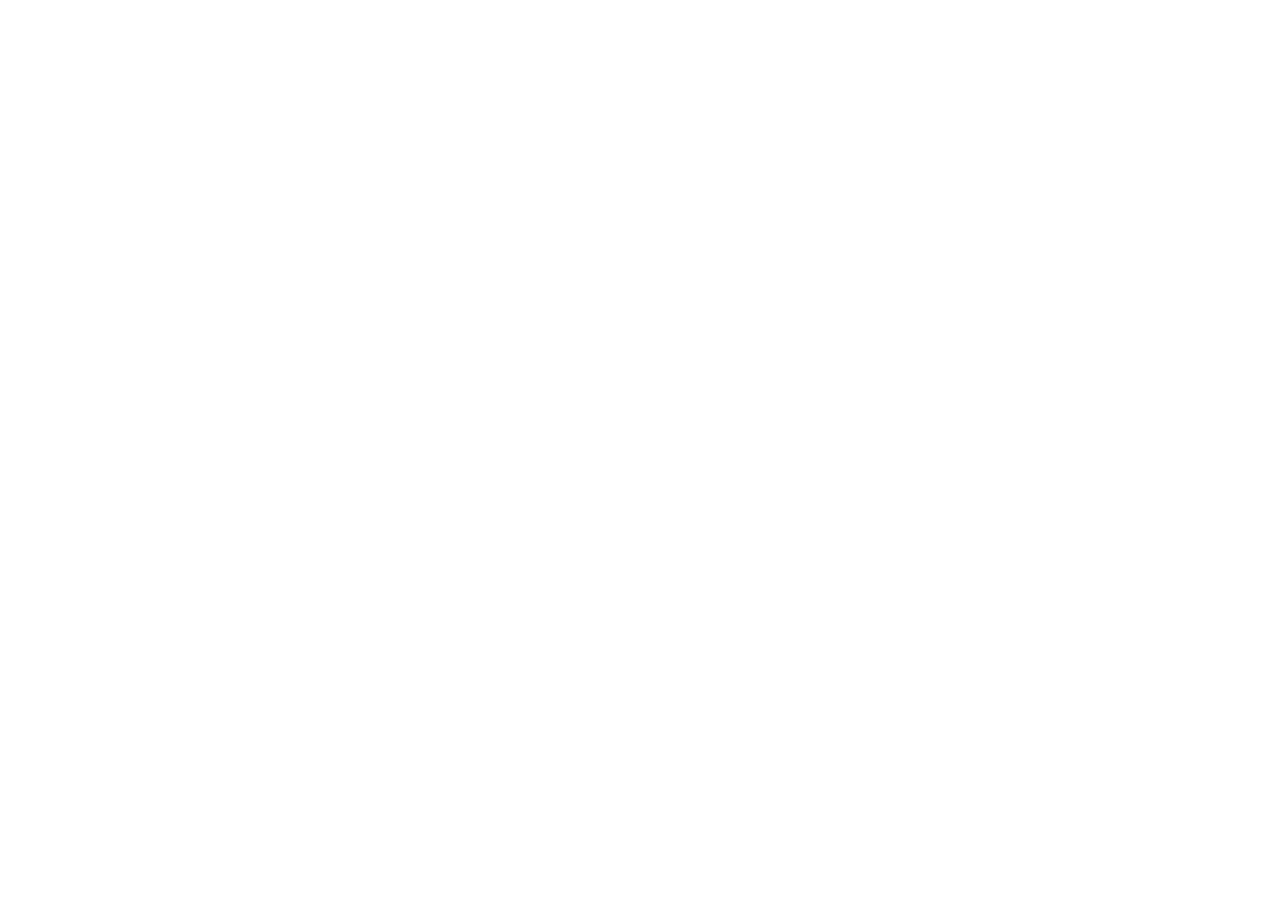
==== main-page.html @ 06831cb5 "feat: write base containers in html files" ====
<!DOCTYPE html>
<html lang="en">
<head>
    <meta charset="UTF-8">
    <meta name="viewport" content="width=device-width, initial-scale=1.0">
    <title>Document</title>
</head>
<body>
    <header>
        <div class="container">
            <div class="header-menu"> 
                <div class="logo"></div>
                <nav></nav>
                <div class="coffee-menu"></div>
                <div class="header-actions"></div>
            </div>
        </div>
        <div class="hero">
            <div class="container">
                <div class="offer">

                </div>
            </div>
        </div>
    </header>
    <main>
        <div class="favorite-coffee">
            <div class="container">

            </div>
        </div>
        <div class="about">
            <div class="container">
                <p></p>
                <div class="images">
                    <div class="column-1"></div>
                    <div class="column-2"></div>
                </div>
            </div>
        </div>
        <div class="mobile-app">
            <div class="container">
                <div class="offer">
                    <p></p>
                    <p></p>
                    <div class="buttons">

                    </div>
                </div>
            </div>
        </div>
    </main>
    <footer>
        <div class="conteiner">
            <div class="offer">
                <p></p>
                <div class="socials"></div>
            </div>
            <div class="contacts-info">
                <p></p>
                <div class="contacts"></div>
            </div>
        </div>
    </footer>
</body>
</html>
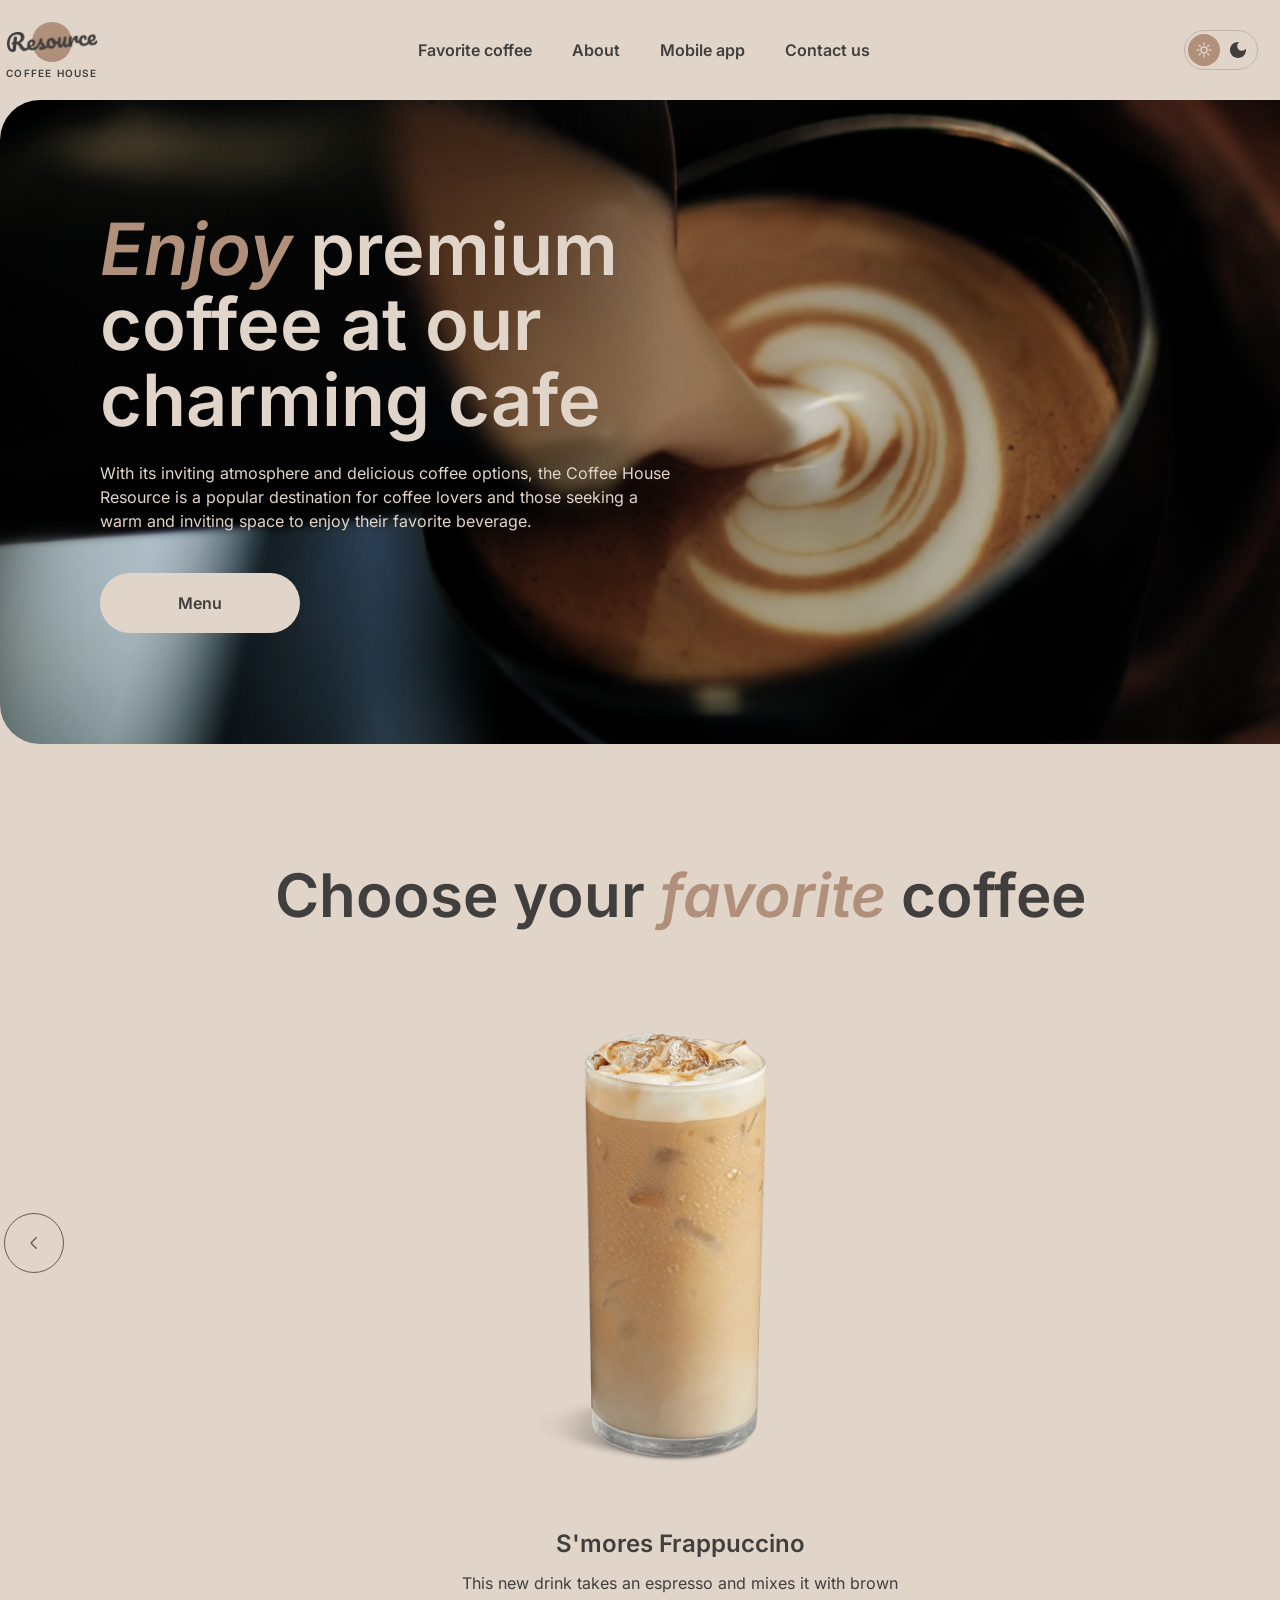
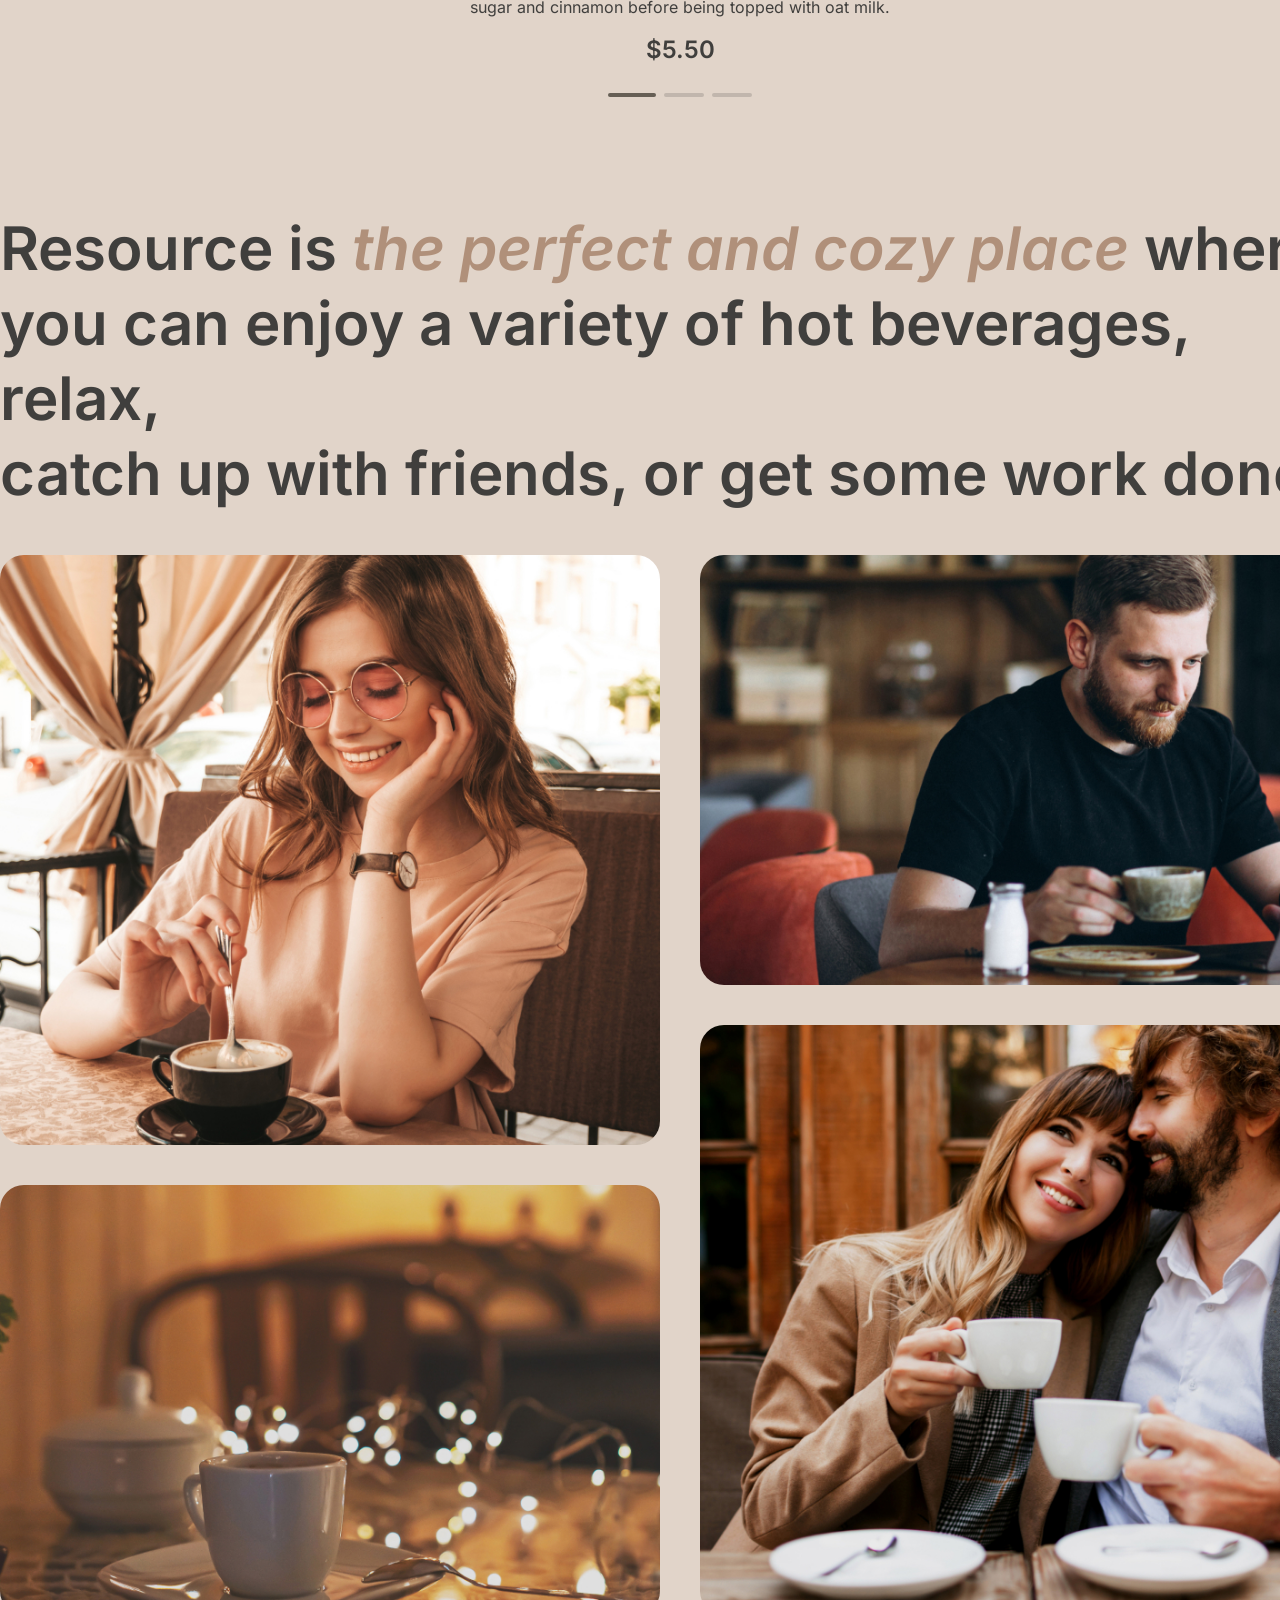
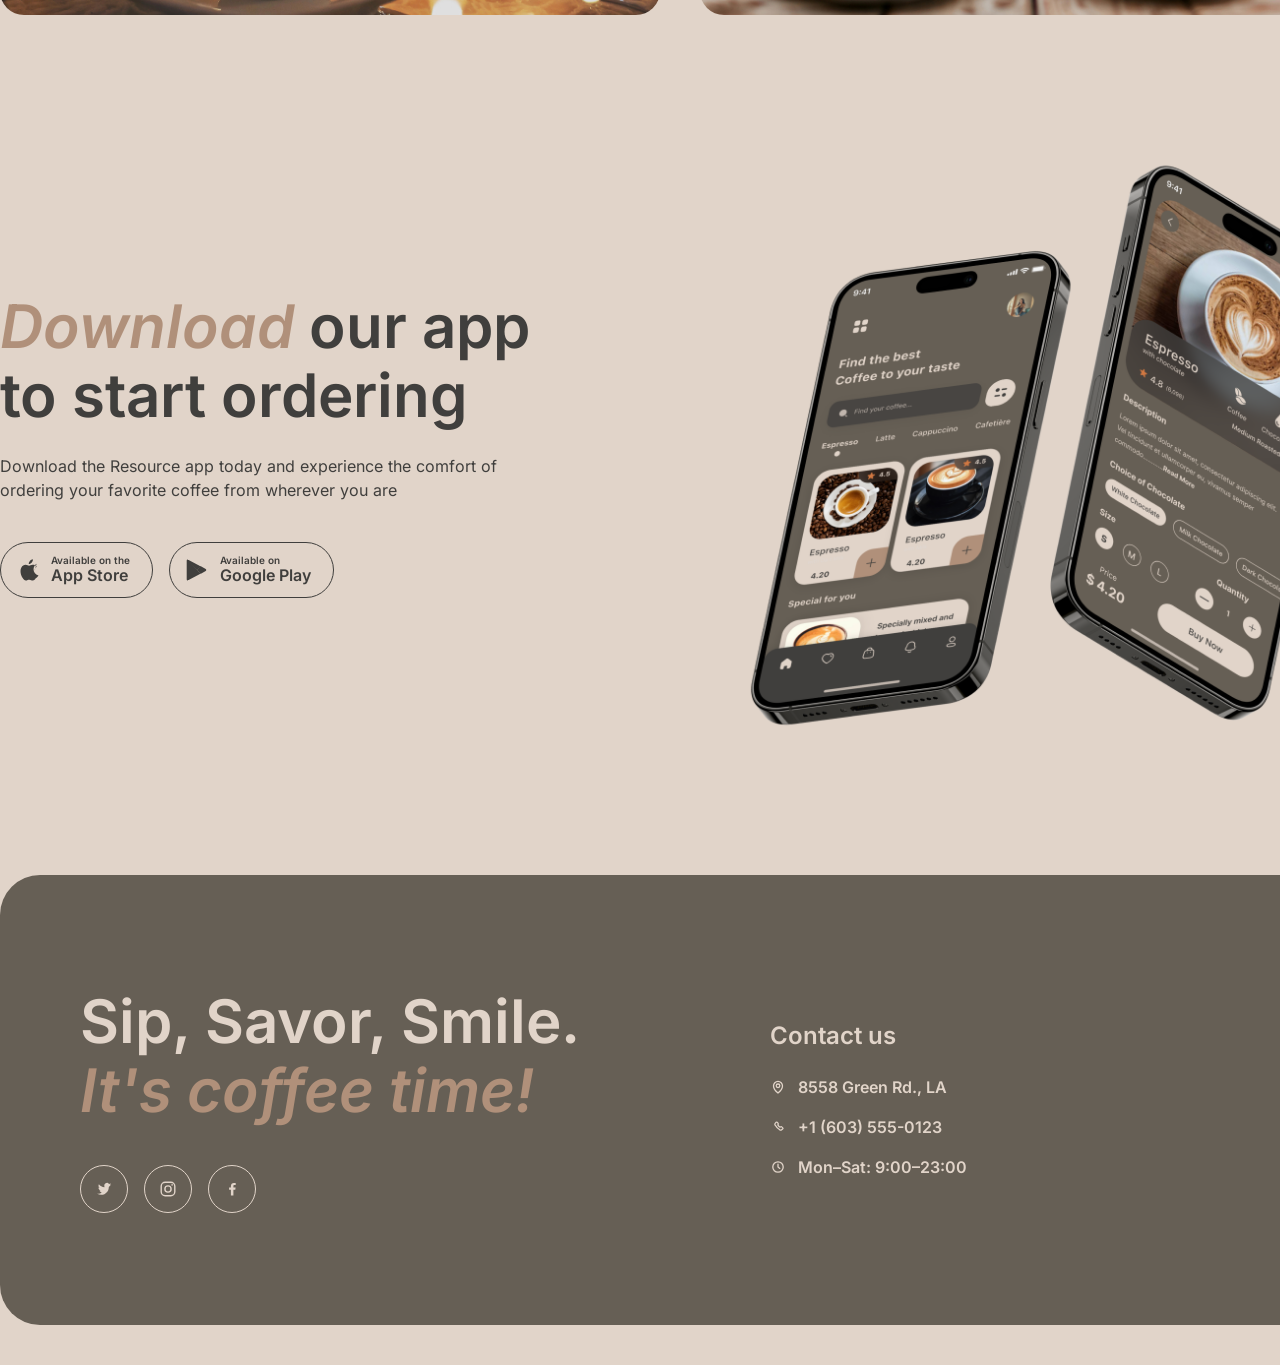
==== commit 47c17914: "feat: implement main-page desktop html and css" ====
--- a/main-page.html
+++ b/main-page.html
@@ -3,64 +3,188 @@
 <head>
     <meta charset="UTF-8">
     <meta name="viewport" content="width=device-width, initial-scale=1.0">
-    <title>Document</title>
+    <link rel="stylesheet" href="main-page-style.css">
+    <title>Coffee House</title>
 </head>
 <body>
     <header>
         <div class="container">
-            <div class="header-menu"> 
-                <div class="logo"></div>
-                <nav></nav>
-                <div class="coffee-menu"></div>
-                <div class="header-actions"></div>
+            <div class="header-menu">
+                <a class="logo" href="main-page.html">
+                    <span class="logo-icon">
+                        <img src="resources/Resource.png" alt="">
+                    </span>
+                    <span class="logo-caption">Coffee House</span>
+                </a>
+                <nav>
+                    <a href="#favorite">Favorite coffee</a>
+                    <a href="#about">About</a>
+                    <a href="#app">Mobile app</a>
+                    <a href="#contacts">Contact us</a>
+                </nav>
+                <div class="header-actions">
+                    <div class="theme-switch" aria-hidden="true">
+                        <span class="theme-switch__sun">
+                            <svg width="16" height="16" viewBox="0 0 16 16" fill="none">
+                                <circle cx="8" cy="8" r="3" stroke="currentColor" stroke-width="1.4"/>
+                                <path d="M8 1.2v1.6M8 13.2v1.6M1.2 8h1.6M13.2 8h1.6M3.2 3.2l1.1 1.1M11.7 11.7l1.1 1.1M12.8 3.2l-1.1 1.1M4.3 11.7l-1.1 1.1" stroke="currentColor" stroke-width="1.4" stroke-linecap="round"/>
+                            </svg>
+                        </span>
+                        <span class="theme-switch__moon">
+                            <svg width="16" height="16" viewBox="0 0 18 18" fill="currentColor">
+                                <path d="M9 0C4.03 0 0 4.03 0 9C0 13.97 4.03 18 9 18C13.97 18 18 13.97 18 9C18 8.54 17.96 8.08 17.9 7.64C16.92 9.01 15.32 9.9 13.5 9.9C10.52 9.9 8.1 7.48 8.1 4.5C8.1 2.69 8.99 1.08 10.36 0.1C9.92 0.04 9.46 0 9 0Z"/>
+                            </svg>
+                        </span>
+                    </div>
+                    <a class="menu-link" href="catalog-page.html">
+                        Menu
+                        <svg width="22" height="22" viewBox="0 0 22 22" fill="none" aria-hidden="true">
+                            <path d="M8.1 8.6c.4-1.4.2-2.4-.3-3M11.4 8.3c.4-1.5.1-2.5-.5-3.2" stroke="currentColor" stroke-width="1.3" stroke-linecap="round"/>
+                            <path d="M5.8 9.4h7.6c.3 2.8-1.3 4.8-3.8 4.8s-4.1-2-3.8-4.8Z" stroke="currentColor" stroke-width="1.3" stroke-linejoin="round"/>
+                            <path d="M13.4 10.6h1.3a1.6 1.6 0 0 1 0 3.2h-1" stroke="currentColor" stroke-width="1.3" stroke-linecap="round"/>
+                            <path d="M4.8 16.8h10.2" stroke="currentColor" stroke-width="1.3" stroke-linecap="round"/>
+                        </svg>
+                    </a>
+                </div>
             </div>
         </div>
         <div class="hero">
             <div class="container">
                 <div class="offer">
-
+                    <h1><span class="accent">Enjoy</span> premium coffee at our charming cafe</h1>
+                    <p>With its inviting atmosphere and delicious coffee options, the Coffee House Resource is a popular destination for coffee lovers and those seeking a warm and inviting space to enjoy their favorite beverage.</p>
+                    <a class="button-primary" href="catalog-page.html">Menu</a>
                 </div>
             </div>
         </div>
     </header>
     <main>
-        <div class="favorite-coffee">
+        <section class="favorite-coffee" id="favorite">
             <div class="container">
-
-            </div>
-        </div>
-        <div class="about">
-            <div class="container">
-                <p></p>
-                <div class="images">
-                    <div class="column-1"></div>
-                    <div class="column-2"></div>
+                <h2>Choose your <span class="accent">favorite</span> coffee</h2>
+                <div class="slider">
+                    <button class="slider-btn slider-btn--prev" type="button" aria-label="Previous coffee">
+                        <svg width="18" height="18" viewBox="0 0 18 18" fill="none" aria-hidden="true">
+                            <path d="M11.2 3.8 6 9l5.2 5.2" stroke="currentColor" stroke-width="1.4" stroke-linecap="round" stroke-linejoin="round"/>
+                        </svg>
+                    </button>
+                    <img src="resources/coffee-slider-1.png" alt="S'mores Frappuccino">
+                    <button class="slider-btn slider-btn--next" type="button" aria-label="Next coffee">
+                        <svg width="18" height="18" viewBox="0 0 18 18" fill="none" aria-hidden="true">
+                            <path d="M6.8 3.8 12 9l-5.2 5.2" stroke="currentColor" stroke-width="1.4" stroke-linecap="round" stroke-linejoin="round"/>
+                        </svg>
+                    </button>
+                </div>
+                <h3>S'mores Frappuccino</h3>
+                <p>This new drink takes an espresso and mixes it with brown sugar and cinnamon before being topped with oat milk.</p>
+                <p class="price">$5.50</p>
+                <div class="dots" aria-hidden="true">
+                    <span class="dots__item dots__item--active"></span>
+                    <span class="dots__item"></span>
+                    <span class="dots__item"></span>
                 </div>
             </div>
-        </div>
-        <div class="mobile-app">
+        </section>
+        <section class="about" id="about">
+            <div class="container">
+                <h2>Resource is <span class="accent">the perfect and cozy place</span> where<br>you can enjoy a variety of hot beverages, relax,<br>catch up with friends, or get some work done.</h2>
+                <div class="images">
+                    <div class="column-1">
+                        <img src="resources/about-1.jpg" alt="Woman stirring coffee at a cafe table">
+                        <img src="resources/about-2.jpg" alt="Cup of coffee with warm lights">
+                    </div>
+                    <div class="column-2">
+                        <img src="resources/about-3.jpg" alt="Man working on a laptop with coffee">
+                        <img src="resources/about-4.jpg" alt="Couple sharing coffee">
+                    </div>
+                </div>
+            </div>
+        </section>
+        <section class="mobile-app" id="app">
             <div class="container">
                 <div class="offer">
-                    <p></p>
-                    <p></p>
+                    <h2><span class="accent">Download</span> our app<br>to start ordering</h2>
+                    <p>Download the Resource app today and experience the comfort of ordering your favorite coffee from wherever you are</p>
                     <div class="buttons">
-
+                        <a class="store" href="#">
+                            <svg width="22" height="26" viewBox="0 0 22 26" aria-hidden="true">
+                                <path fill="currentColor" d="M17.6 13.7c0-2.6 2.1-3.8 2.2-3.9-1.2-1.8-3.1-2-3.8-2-1.6-.2-3.1.9-3.9.9s-2.1-.9-3.4-.9c-1.8 0-3.4 1-4.3 2.6-1.8 3.2-.5 7.9 1.3 10.5.9 1.3 1.9 2.7 3.3 2.6 1.3-.1 1.8-.8 3.4-.8s2 .8 3.4.8 2.3-1.3 3.1-2.5c1-.1 1.9-1.2 2.6-2.4-6.8-2.6-5.7-9.6-1.9-11.9zM14.8 5.6c.7-.9 1.2-2.1 1.1-3.3-1 .1-2.3.7-3 1.6-.7.8-1.3 2-1.1 3.2 1.2.1 2.3-.6 3-1.5z"/>
+                            </svg>
+                            <span>
+                                <span class="store__small">Available on the</span>
+                                <span class="store__name">App Store</span>
+                            </span>
+                        </a>
+                        <a class="store" href="#">
+                            <svg width="22" height="24" viewBox="0 0 22 24" aria-hidden="true">
+                                <path fill="currentColor" d="M1.2 1.4c-.3.3-.5.8-.5 1.4v18.4c0 .6.2 1.1.5 1.4l.1.1 10.3-10.3v-.2L1.3 1.3l-.1.1z"/>
+                                <path fill="currentColor" d="M14.8 15.7 11.1 12v-.2l3.7-3.7.1.1 4.4 2.5c1.3.7 1.3 1.9 0 2.6l-4.4 2.5-.1-.1z"/>
+                                <path fill="currentColor" d="M14.9 15.6 11.1 11.9 1.2 21.7c.4.4 1.1.5 1.9.1l11.8-6.2z"/>
+                                <path fill="currentColor" d="M14.9 8.4 3.1 2.2C2.3 1.8 1.6 1.8 1.2 2.3L11.1 12l3.8-3.6z"/>
+                            </svg>
+                            <span>
+                                <span class="store__small">Available on</span>
+                                <span class="store__name">Google Play</span>
+                            </span>
+                        </a>
+                    </div>
+                </div>
+                <img class="phones" src="resources/mobile-screens.png" alt="Resource app on two phones">
+            </div>
+        </section>
+    </main>
+    <footer id="contacts">
+        <div class="container">
+            <div class="footer-card">
+                <div class="offer">
+                    <h2>Sip, Savor, Smile.<br><span class="accent">It's coffee time!</span></h2>
+                    <div class="socials">
+                        <a href="#" aria-label="Twitter">
+                            <svg width="18" height="18" viewBox="0 0 18 18" fill="currentColor" aria-hidden="true">
+                                <path d="M16.2 4.4c-.5.2-1 .4-1.6.4.6-.3 1-.9 1.2-1.6-.5.3-1.1.6-1.8.7A2.7 2.7 0 0 0 9.4 6.6c0 .2 0 .4.1.6-2.3-.1-4.3-1.2-5.6-2.9-.2.4-.4.9-.4 1.4 0 .9.5 1.8 1.2 2.3-.4 0-.9-.1-1.2-.4v.1c0 1.3.9 2.4 2.2 2.7-.2.1-.5.1-.7.1-.2 0-.3 0-.5-.1.3 1 1.3 1.8 2.4 1.8A5.5 5.5 0 0 1 2 13.6 7.7 7.7 0 0 0 6.2 14.8c4.9 0 7.6-4.1 7.6-7.6v-.3c.5-.4 1-.9 1.4-1.5z"/>
+                            </svg>
+                        </a>
+                        <a href="#" aria-label="Instagram">
+                            <svg width="18" height="18" viewBox="0 0 18 18" fill="none" aria-hidden="true">
+                                <rect x="2.2" y="2.2" width="13.6" height="13.6" rx="4" stroke="currentColor" stroke-width="1.4"/>
+                                <circle cx="9" cy="9" r="3.1" stroke="currentColor" stroke-width="1.4"/>
+                                <circle cx="13.1" cy="4.9" r="0.8" fill="currentColor"/>
+                            </svg>
+                        </a>
+                        <a href="#" aria-label="Facebook">
+                            <svg width="18" height="18" viewBox="0 0 18 18" fill="currentColor" aria-hidden="true">
+                                <path d="M10.4 15.5V9.7h1.9l.3-2.2h-2.2V6.1c0-.6.2-1.1 1.1-1.1H12.7V3.1c-.2 0-.9-.1-1.8-.1-1.8 0-3 1.1-3 3.1v1.5H6.1v2.2h1.8v5.8h2.5z"/>
+                            </svg>
+                        </a>
+                    </div>
+                </div>
+                <div class="contacts-info">
+                    <h3>Contact us</h3>
+                    <div class="contacts">
+                        <a href="#">
+                            <svg width="16" height="16" viewBox="0 0 16 16" fill="none" aria-hidden="true">
+                                <path d="M8 8.6a1.8 1.8 0 1 0 0-3.6 1.8 1.8 0 0 0 0 3.6Z" stroke="currentColor" stroke-width="1.3"/>
+                                <path d="M8 14s4.5-3.7 4.5-7.1A4.5 4.5 0 0 0 8 2.4a4.5 4.5 0 0 0-4.5 4.5C3.5 10.3 8 14 8 14Z" stroke="currentColor" stroke-width="1.3"/>
+                            </svg>
+                            8558 Green Rd., LA
+                        </a>
+                        <a href="tel:+16035550123">
+                            <svg width="16" height="16" viewBox="0 0 16 16" fill="none" aria-hidden="true">
+                                <path d="M6.2 3.2 5 4.6c-.3.4-.3.9 0 1.4l.8.9a8 8 0 0 0 3.3 3.3l.9.8c.5.3 1 .3 1.4 0l1.4-1.2c.3-.2.3-.6 0-.9l-1.3-1.1a.7.7 0 0 0-.8 0l-.6.4a6.4 6.4 0 0 1-2.3-2.3l.4-.6a.7.7 0 0 0 0-.8L7.1 3.2a.7.7 0 0 0-.9 0Z" stroke="currentColor" stroke-width="1.2" stroke-linejoin="round"/>
+                            </svg>
+                            +1 (603) 555-0123
+                        </a>
+                        <p>
+                            <svg width="16" height="16" viewBox="0 0 16 16" fill="none" aria-hidden="true">
+                                <circle cx="8" cy="8" r="5.2" stroke="currentColor" stroke-width="1.3"/>
+                                <path d="M8 5.2V8l1.8 1.4" stroke="currentColor" stroke-width="1.3" stroke-linecap="round"/>
+                            </svg>
+                            Mon–Sat: 9:00–23:00
+                        </p>
                     </div>
                 </div>
             </div>
         </div>
-    </main>
-    <footer>
-        <div class="conteiner">
-            <div class="offer">
-                <p></p>
-                <div class="socials"></div>
-            </div>
-            <div class="contacts-info">
-                <p></p>
-                <div class="contacts"></div>
-            </div>
-        </div>
     </footer>
 </body>
-</html>+</html>
--- a/main-page-style.css
+++ b/main-page-style.css
@@ -0,0 +1,492 @@
+@font-face {
+    font-family: Inter;
+    src: url("fonts/inter-400.woff2") format("woff2");
+    font-weight: 400;
+    font-style: normal;
+    font-display: swap;
+}
+
+@font-face {
+    font-family: Inter;
+    src: url("fonts/inter-600.woff2") format("woff2");
+    font-weight: 600;
+    font-style: normal;
+    font-display: swap;
+}
+
+@font-face {
+    font-family: Inter;
+    src: url("fonts/inter-600i.woff2") format("woff2");
+    font-weight: 600;
+    font-style: italic;
+    font-display: swap;
+}
+
+* {
+    box-sizing: border-box;
+}
+
+body {
+    margin: 0;
+    background-color: #E1D4C9;
+    color: #403F3D;
+    font-family: Inter, sans-serif;
+}
+
+img {
+    display: block;
+    max-width: 100%;
+}
+
+a {
+    color: inherit;
+    text-decoration: none;
+}
+
+button {
+    font: inherit;
+    color: inherit;
+    background: none;
+    border: 0;
+    padding: 0;
+    cursor: pointer;
+}
+
+.container {
+    width: 1360px;
+    margin: 0 auto;
+}
+
+.accent {
+    font-style: italic;
+    font-weight: 600;
+    color: #B0907A;
+}
+
+.header-menu {
+    height: 100px;
+    display: flex;
+    align-items: center;
+    justify-content: space-between;
+}
+
+.logo {
+    width: 104px;
+    display: flex;
+    flex-direction: column;
+    align-items: center;
+    color: #403F3D;
+}
+
+.logo-icon {
+    position: relative;
+    width: 100%;
+    height: 44px;
+    display: flex;
+    align-items: center;
+    justify-content: center;
+}
+
+.logo-icon::before {
+    content: "";
+    position: absolute;
+    width: 40px;
+    height: 40px;
+    border-radius: 50%;
+    background-color: #B0907A;
+}
+
+.logo-icon img {
+    position: relative;
+    width: 92px;
+    height: auto;
+}
+
+.logo-caption {
+    margin-top: 2px;
+    font-size: 10px;
+    font-weight: 600;
+    line-height: 1.4;
+    letter-spacing: 0.12em;
+    text-transform: uppercase;
+}
+
+nav {
+    display: flex;
+    gap: 40px;
+}
+
+nav a,
+.menu-link {
+    font-size: 16px;
+    font-weight: 600;
+    line-height: 1.5;
+}
+
+nav a:hover,
+.menu-link:hover {
+    text-decoration: underline;
+    text-underline-offset: 4px;
+}
+
+.header-actions {
+    display: flex;
+    align-items: center;
+    gap: 28px;
+}
+
+.theme-switch {
+    display: flex;
+    align-items: center;
+    gap: 2px;
+    height: 40px;
+    padding: 3px;
+    border: 1px solid #C1B6AD;
+    border-radius: 100px;
+}
+
+.theme-switch__sun,
+.theme-switch__moon {
+    width: 32px;
+    height: 32px;
+    display: flex;
+    align-items: center;
+    justify-content: center;
+}
+
+.theme-switch__sun {
+    border-radius: 50%;
+    background-color: #B0907A;
+    color: #E1D4C9;
+}
+
+.theme-switch__moon {
+    color: #403F3D;
+}
+
+.menu-link {
+    display: inline-flex;
+    align-items: center;
+    gap: 8px;
+}
+
+.hero .offer {
+    height: 644px;
+    padding: 0 80px 0 100px;
+    display: flex;
+    flex-direction: column;
+    justify-content: center;
+    align-items: flex-start;
+    border-radius: 40px;
+    background: url("resources/img-hero.jpg") center / cover no-repeat;
+    color: #E1D4C9;
+}
+
+.hero h1 {
+    max-width: 640px;
+    margin: 0 0 24px;
+    font-size: 72px;
+    font-weight: 600;
+    line-height: 1.05;
+}
+
+.hero p {
+    max-width: 575px;
+    margin: 0 0 40px;
+    font-size: 16px;
+    font-weight: 400;
+    line-height: 1.5;
+}
+
+.button-primary {
+    display: inline-flex;
+    align-items: center;
+    justify-content: center;
+    min-width: 200px;
+    height: 60px;
+    padding: 0 32px;
+    border-radius: 100px;
+    background-color: #E1D4C9;
+    color: #403F3D;
+    font-size: 16px;
+    font-weight: 600;
+    line-height: 1.5;
+}
+
+.button-primary:hover {
+    background-color: #EDE6DF;
+}
+
+.favorite-coffee {
+    padding-top: 114px;
+    text-align: center;
+}
+
+.favorite-coffee h2 {
+    margin: 0 0 72px;
+    font-size: 60px;
+    font-weight: 600;
+    line-height: 1.25;
+}
+
+.slider {
+    position: relative;
+    height: 476px;
+    margin-bottom: 48px;
+}
+
+.slider img {
+    width: 476px;
+    height: 476px;
+    margin: 0 auto;
+    object-fit: contain;
+}
+
+.slider-btn {
+    position: absolute;
+    top: 50%;
+    width: 60px;
+    height: 60px;
+    display: flex;
+    align-items: center;
+    justify-content: center;
+    border: 1px solid #665F55;
+    border-radius: 50%;
+    color: #665F55;
+    transform: translateY(-50%);
+}
+
+.slider-btn--prev {
+    left: 4px;
+}
+
+.slider-btn--next {
+    right: 4px;
+}
+
+.slider-btn:hover {
+    background-color: #665F55;
+    color: #E1D4C9;
+}
+
+.favorite-coffee h3 {
+    margin: 0 0 12px;
+    font-size: 24px;
+    font-weight: 600;
+    line-height: 1.25;
+}
+
+.favorite-coffee p {
+    max-width: 440px;
+    margin: 0 auto;
+    font-size: 16px;
+    font-weight: 400;
+    line-height: 1.5;
+}
+
+.favorite-coffee .price {
+    max-width: none;
+    margin-top: 16px;
+    font-size: 24px;
+    font-weight: 600;
+    line-height: 1.25;
+}
+
+.dots {
+    display: flex;
+    justify-content: center;
+    gap: 8px;
+    margin-top: 28px;
+}
+
+.dots__item {
+    width: 40px;
+    height: 4px;
+    border-radius: 4px;
+    background-color: #C1B6AD;
+}
+
+.dots__item--active {
+    width: 48px;
+    background-color: #665F55;
+}
+
+.about {
+    padding-top: 114px;
+}
+
+.about h2 {
+    margin: 0 0 44px;
+    font-size: 60px;
+    font-weight: 600;
+    line-height: 1.25;
+}
+
+.images {
+    display: grid;
+    grid-template-columns: 1fr 1fr;
+    gap: 40px;
+}
+
+.column-1,
+.column-2 {
+    display: flex;
+    flex-direction: column;
+    gap: 40px;
+}
+
+.images img {
+    width: 100%;
+    object-fit: cover;
+    border-radius: 24px;
+}
+
+.column-1 img:first-child,
+.column-2 img:last-child {
+    height: 590px;
+}
+
+.column-1 img:last-child,
+.column-2 img:first-child {
+    height: 430px;
+}
+
+.mobile-app {
+    padding-top: 120px;
+}
+
+.mobile-app .container {
+    display: grid;
+    grid-template-columns: 1fr 1.05fr;
+    align-items: center;
+    gap: 24px;
+}
+
+.mobile-app h2 {
+    margin: 0 0 24px;
+    font-size: 60px;
+    font-weight: 600;
+    line-height: 1.15;
+}
+
+.mobile-app p {
+    max-width: 520px;
+    margin: 0 0 40px;
+    font-size: 16px;
+    font-weight: 400;
+    line-height: 1.5;
+}
+
+.buttons {
+    display: flex;
+    gap: 16px;
+}
+
+.store {
+    display: inline-flex;
+    align-items: center;
+    gap: 12px;
+    height: 56px;
+    padding: 0 22px 0 16px;
+    border: 1px solid #403F3D;
+    border-radius: 100px;
+}
+
+.store:hover {
+    background-color: #403F3D;
+    color: #E1D4C9;
+}
+
+.store__small,
+.store__name {
+    display: block;
+}
+
+.store__small {
+    font-size: 10px;
+    font-weight: 600;
+    line-height: 1.2;
+}
+
+.store__name {
+    font-size: 16px;
+    font-weight: 600;
+    line-height: 1.2;
+}
+
+.phones {
+    justify-self: end;
+    width: auto;
+    height: 620px;
+}
+
+footer {
+    padding: 120px 0 40px;
+}
+
+.footer-card {
+    display: grid;
+    grid-template-columns: 1.15fr 0.85fr;
+    align-items: center;
+    min-height: 450px;
+    padding: 72px 80px;
+    border-radius: 40px;
+    background-color: #665F55;
+    color: #E1D4C9;
+}
+
+.footer-card h2 {
+    margin: 0 0 40px;
+    font-size: 60px;
+    font-weight: 600;
+    line-height: 1.15;
+}
+
+.socials {
+    display: flex;
+    gap: 16px;
+}
+
+.socials a {
+    width: 48px;
+    height: 48px;
+    display: flex;
+    align-items: center;
+    justify-content: center;
+    border: 1px solid #E1D4C9;
+    border-radius: 50%;
+}
+
+.socials a:hover {
+    background-color: #E1D4C9;
+    color: #665F55;
+}
+
+.contacts-info h3 {
+    margin: 0 0 24px;
+    font-size: 24px;
+    font-weight: 600;
+    line-height: 1.25;
+}
+
+.contacts {
+    display: flex;
+    flex-direction: column;
+    gap: 16px;
+}
+
+.contacts a,
+.contacts p {
+    display: flex;
+    align-items: center;
+    gap: 12px;
+    margin: 0;
+    font-size: 16px;
+    font-weight: 600;
+    line-height: 1.5;
+}
+
+.contacts a:hover {
+    text-decoration: underline;
+    text-underline-offset: 3px;
+}
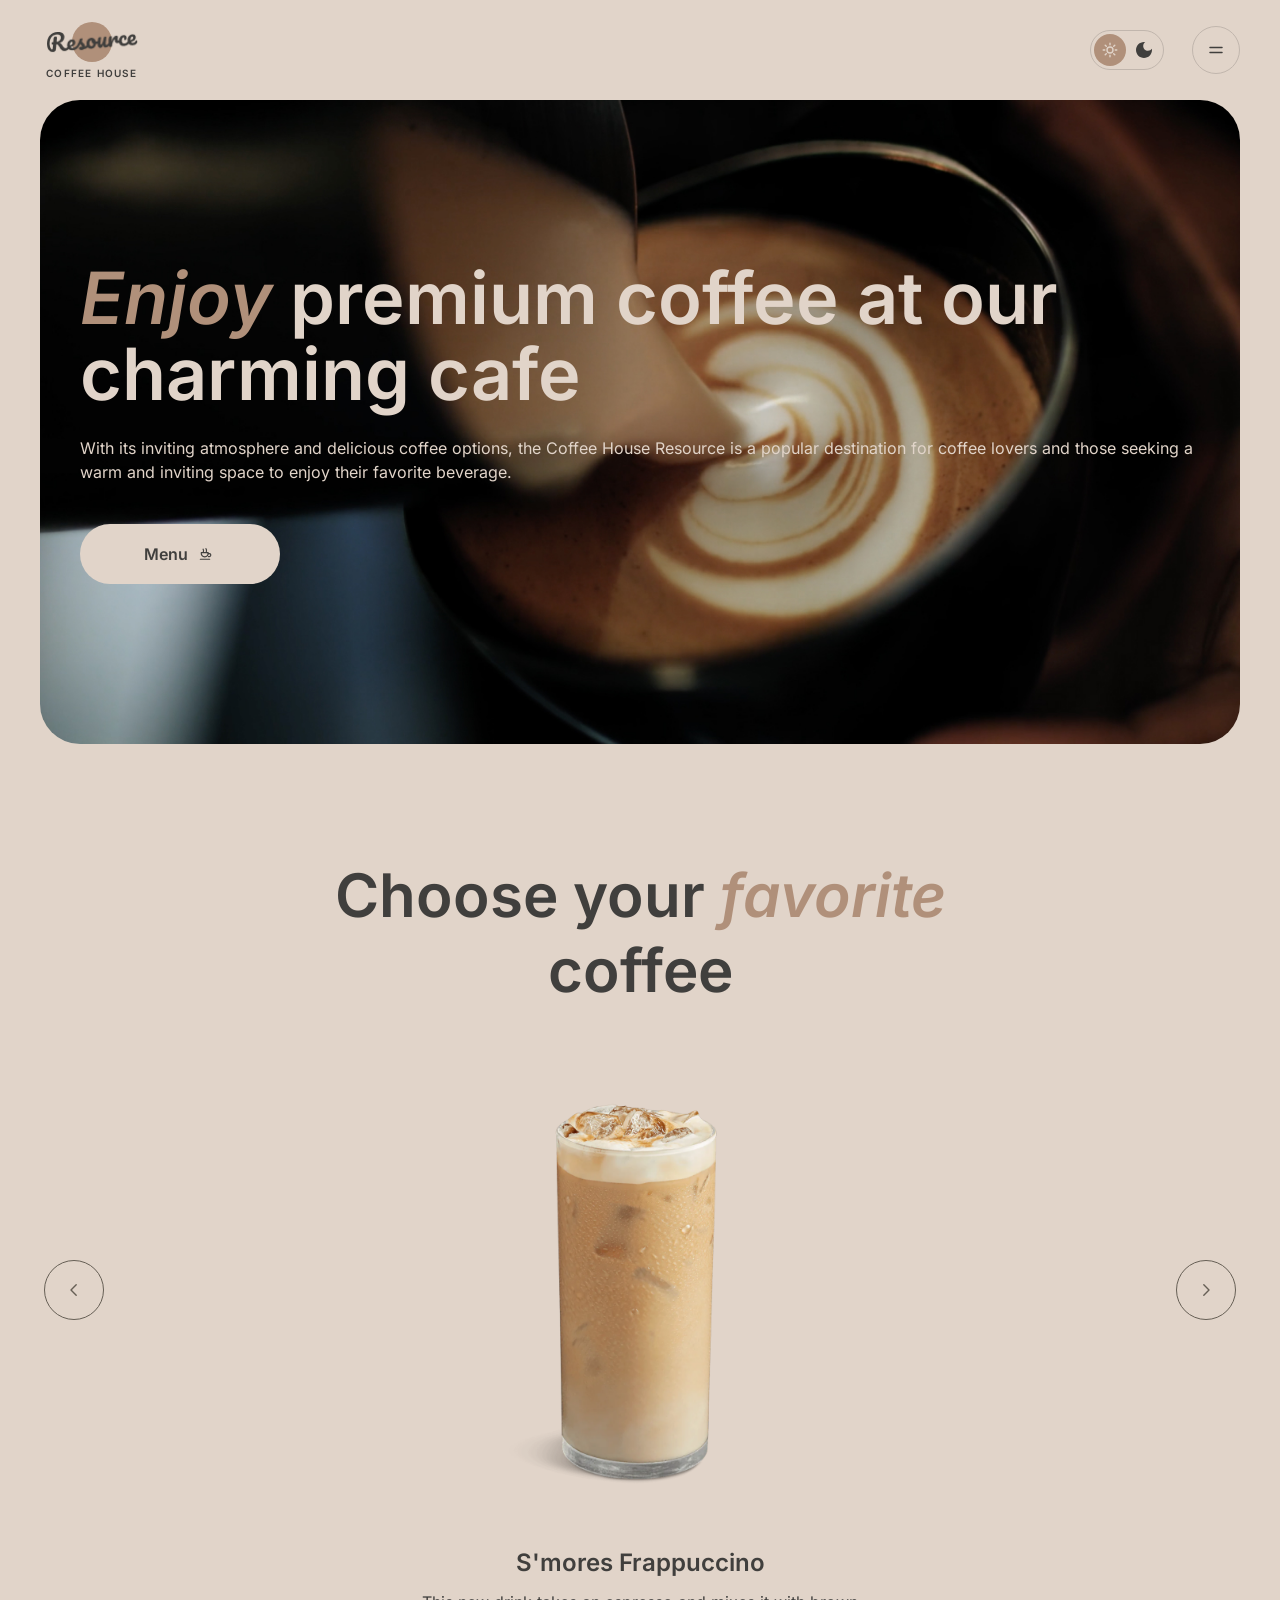
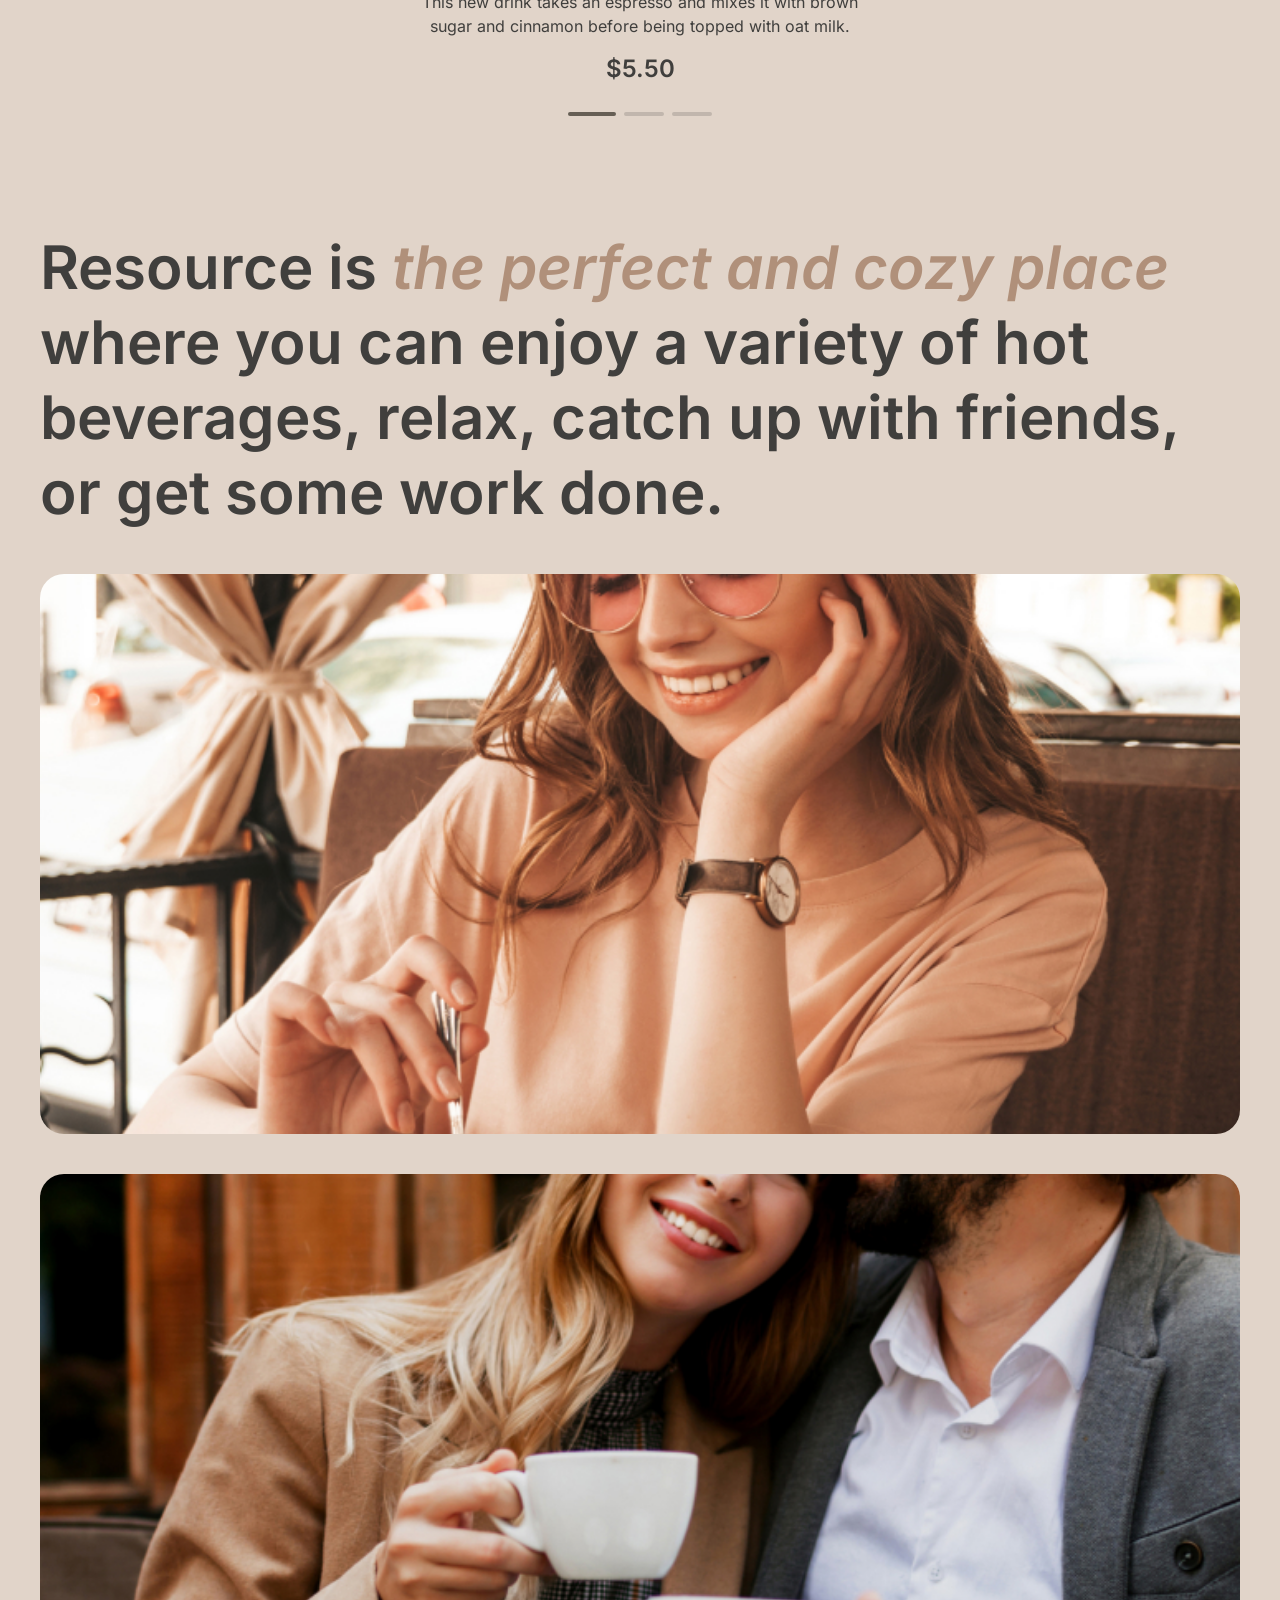
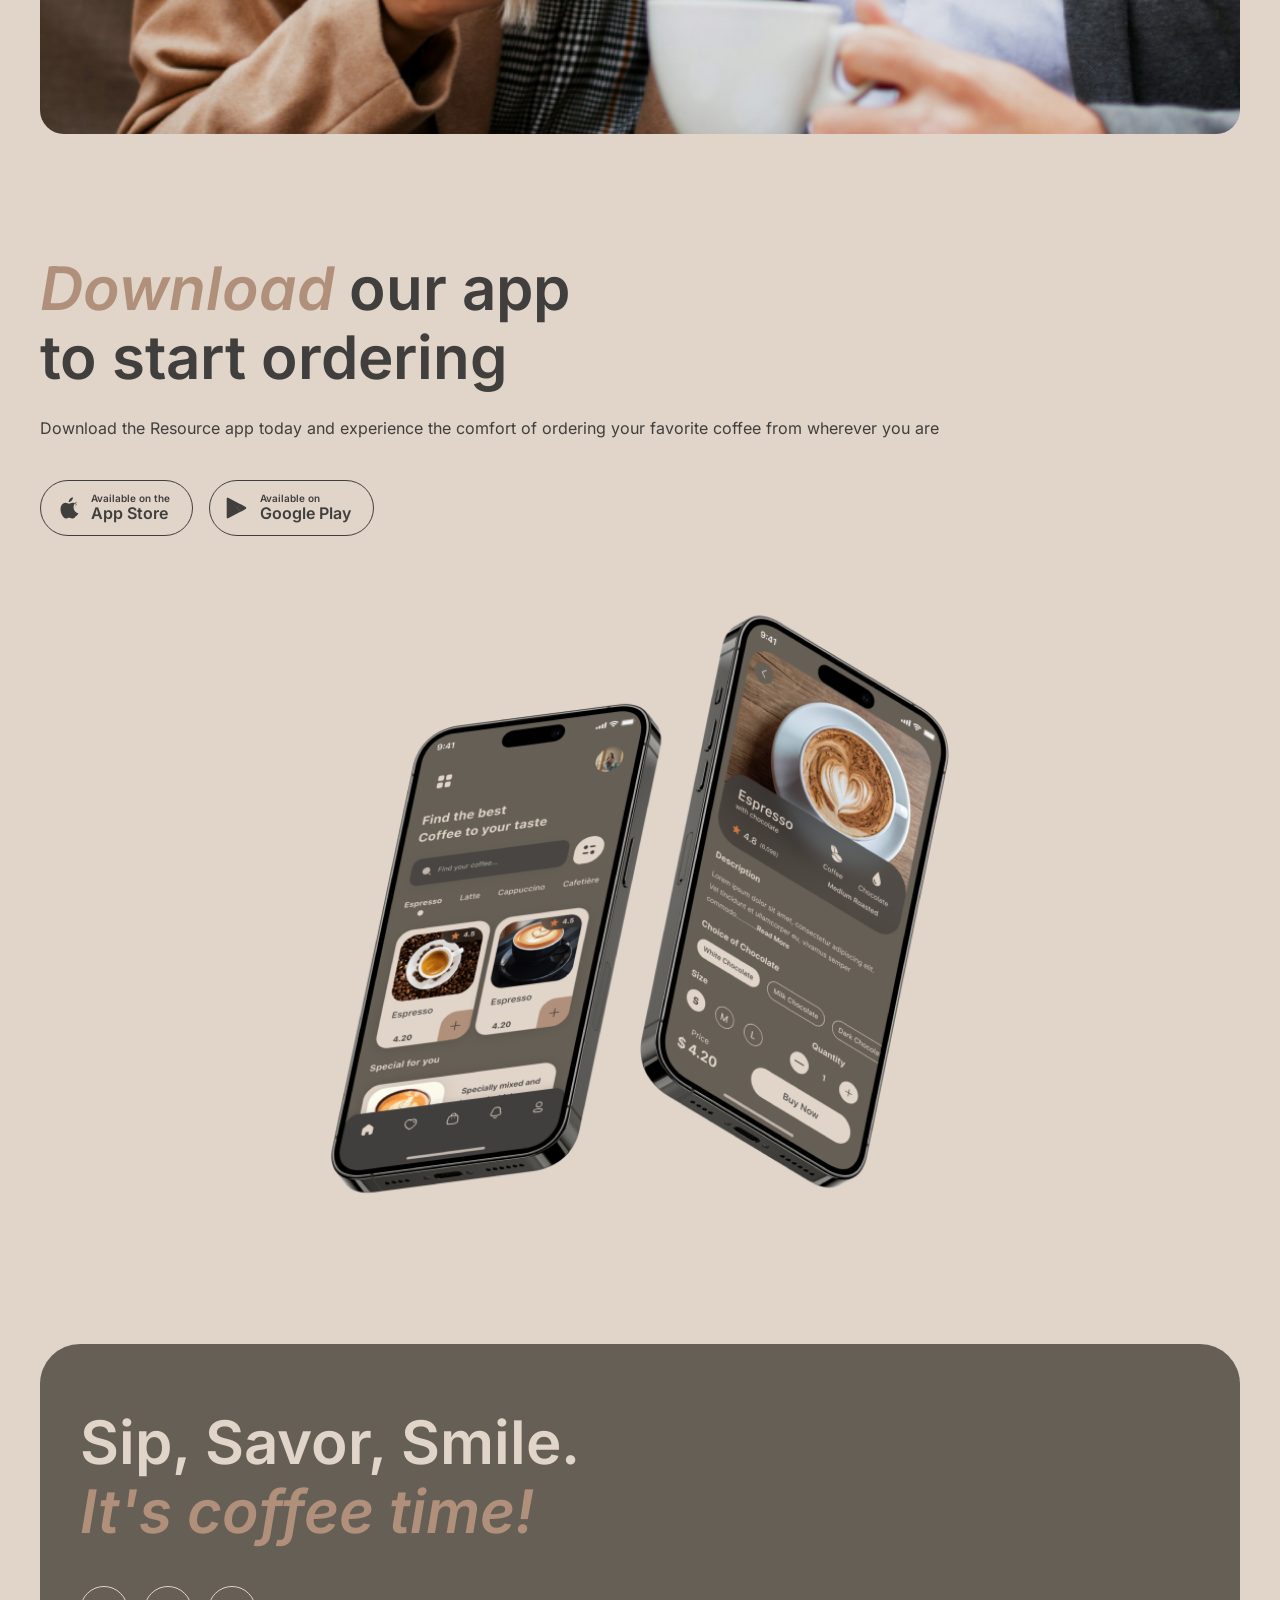
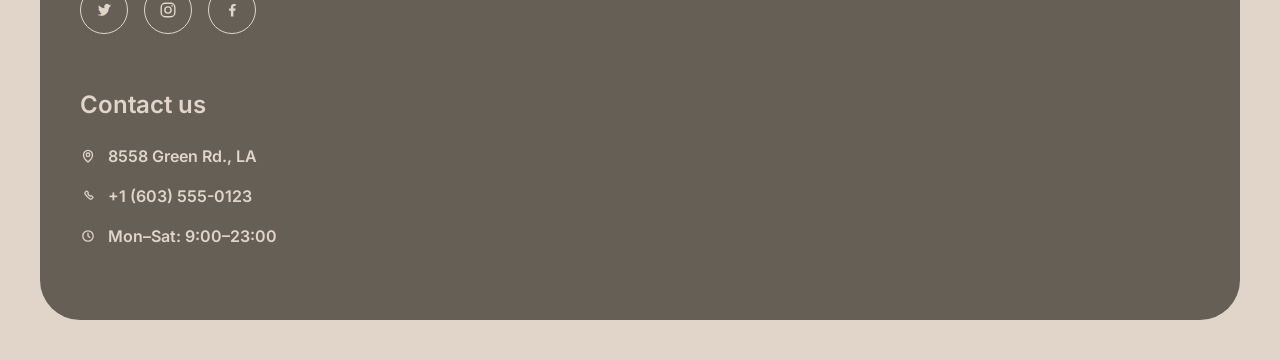
==== commit 8d24fa34: "feat: implement css table version for each page" ====
--- a/main-page.html
+++ b/main-page.html
@@ -8,6 +8,7 @@
 </head>
 <body>
     <header>
+        <input class="visually-hidden" type="checkbox" id="burger-toggle">
         <div class="container">
             <div class="header-menu">
                 <a class="logo" href="main-page.html">
@@ -45,15 +46,49 @@
                             <path d="M4.8 16.8h10.2" stroke="currentColor" stroke-width="1.3" stroke-linecap="round"/>
                         </svg>
                     </a>
-                </div>
-            </div>
+                    <label class="burger-btn" for="burger-toggle">
+                        <svg class="burger-btn__open" width="18" height="18" viewBox="0 0 18 18" fill="none" aria-hidden="true">
+                            <path d="M3 6.5h12M3 11.5h12" stroke="currentColor" stroke-width="1.5" stroke-linecap="round"/>
+                        </svg>
+                        <svg class="burger-btn__close" width="18" height="18" viewBox="0 0 18 18" fill="none" aria-hidden="true">
+                            <path d="M4.5 4.5 13.5 13.5M13.5 4.5 4.5 13.5" stroke="currentColor" stroke-width="1.5" stroke-linecap="round"/>
+                        </svg>
+                        <span class="visually-hidden">Open menu</span>
+                    </label>
+                </div>
+            </div>
+        </div>
+        <div class="burger">
+            <nav class="burger-nav">
+                <a href="#favorite">Favorite coffee</a>
+                <a href="#about">About</a>
+                <a href="#app">Mobile app</a>
+                <a href="#contacts">Contact us</a>
+                <a class="menu-link" href="catalog-page.html">
+                    Menu
+                    <svg width="22" height="22" viewBox="0 0 22 22" fill="none" aria-hidden="true">
+                        <path d="M8.1 8.6c.4-1.4.2-2.4-.3-3M11.4 8.3c.4-1.5.1-2.5-.5-3.2" stroke="currentColor" stroke-width="1.3" stroke-linecap="round"/>
+                        <path d="M5.8 9.4h7.6c.3 2.8-1.3 4.8-3.8 4.8s-4.1-2-3.8-4.8Z" stroke="currentColor" stroke-width="1.3" stroke-linejoin="round"/>
+                        <path d="M13.4 10.6h1.3a1.6 1.6 0 0 1 0 3.2h-1" stroke="currentColor" stroke-width="1.3" stroke-linecap="round"/>
+                        <path d="M4.8 16.8h10.2" stroke="currentColor" stroke-width="1.3" stroke-linecap="round"/>
+                    </svg>
+                </a>
+            </nav>
         </div>
         <div class="hero">
             <div class="container">
                 <div class="offer">
                     <h1><span class="accent">Enjoy</span> premium coffee at our charming cafe</h1>
                     <p>With its inviting atmosphere and delicious coffee options, the Coffee House Resource is a popular destination for coffee lovers and those seeking a warm and inviting space to enjoy their favorite beverage.</p>
-                    <a class="button-primary" href="catalog-page.html">Menu</a>
+                    <a class="button-primary" href="catalog-page.html">
+                        Menu
+                        <svg class="button-primary__icon" width="20" height="20" viewBox="0 0 22 22" fill="none" aria-hidden="true">
+                            <path d="M8.1 8.6c.4-1.4.2-2.4-.3-3M11.4 8.3c.4-1.5.1-2.5-.5-3.2" stroke="currentColor" stroke-width="1.3" stroke-linecap="round"/>
+                            <path d="M5.8 9.4h7.6c.3 2.8-1.3 4.8-3.8 4.8s-4.1-2-3.8-4.8Z" stroke="currentColor" stroke-width="1.3" stroke-linejoin="round"/>
+                            <path d="M13.4 10.6h1.3a1.6 1.6 0 0 1 0 3.2h-1" stroke="currentColor" stroke-width="1.3" stroke-linecap="round"/>
+                            <path d="M4.8 16.8h10.2" stroke="currentColor" stroke-width="1.3" stroke-linecap="round"/>
+                        </svg>
+                    </a>
                 </div>
             </div>
         </div>
@@ -87,7 +122,7 @@
         </section>
         <section class="about" id="about">
             <div class="container">
-                <h2>Resource is <span class="accent">the perfect and cozy place</span> where<br>you can enjoy a variety of hot beverages, relax,<br>catch up with friends, or get some work done.</h2>
+                <h2>Resource is <span class="accent">the perfect and cozy place</span> where<span class="line-break"> </span>you can enjoy a variety of hot beverages, relax,<span class="line-break"> </span>catch up with friends, or get some work done.</h2>
                 <div class="images">
                     <div class="column-1">
                         <img src="resources/about-1.jpg" alt="Woman stirring coffee at a cafe table">
@@ -186,5 +221,12 @@
             </div>
         </div>
     </footer>
+    <script>
+        document.querySelectorAll(".burger-nav a").forEach(function (link) {
+            link.addEventListener("click", function () {
+                document.getElementById("burger-toggle").checked = false;
+            });
+        });
+    </script>
 </body>
 </html>
--- a/main-page-style.css
+++ b/main-page-style.css
@@ -198,10 +198,61 @@
     line-height: 1.5;
 }
 
+.visually-hidden {
+    position: absolute;
+    width: 1px;
+    height: 1px;
+    margin: -1px;
+    padding: 0;
+    overflow: hidden;
+    clip: rect(0, 0, 0, 0);
+    border: 0;
+}
+
+.burger-btn,
+.burger,
+.button-primary__icon {
+    display: none;
+}
+
+.burger-btn {
+    width: 48px;
+    height: 48px;
+    align-items: center;
+    justify-content: center;
+    border: 1px solid #C1B6AD;
+    border-radius: 50%;
+    color: #403F3D;
+    cursor: pointer;
+}
+
+.burger {
+    position: fixed;
+    inset: 0;
+    z-index: 20;
+    align-items: center;
+    justify-content: center;
+    background-color: #E1D4C9;
+}
+
+.burger-nav {
+    display: flex;
+    flex-direction: column;
+    align-items: center;
+    gap: 40px;
+}
+
+.burger-nav a {
+    font-size: 32px;
+    font-weight: 600;
+    line-height: 1.25;
+}
+
 .button-primary {
     display: inline-flex;
     align-items: center;
     justify-content: center;
+    gap: 8px;
     min-width: 200px;
     height: 60px;
     padding: 0 32px;
@@ -315,6 +366,10 @@
     padding-top: 114px;
 }
 
+.line-break {
+    display: block;
+}
+
 .about h2 {
     margin: 0 0 44px;
     font-size: 60px;
@@ -490,3 +545,126 @@
     text-decoration: underline;
     text-underline-offset: 3px;
 }
+
+@media (max-width: 1359px) {
+    .container {
+        width: 100%;
+        padding-left: 40px;
+        padding-right: 40px;
+    }
+
+    .header-menu {
+        position: relative;
+        z-index: 30;
+    }
+
+    header {
+        position: relative;
+        z-index: 40;
+    }
+
+    .header-menu > nav,
+    .header-menu .menu-link {
+        display: none;
+    }
+
+    .burger-btn {
+        display: flex;
+    }
+
+    .burger-btn__close {
+        display: none;
+    }
+
+    #burger-toggle:checked ~ .container .burger-btn__open {
+        display: none;
+    }
+
+    #burger-toggle:checked ~ .container .burger-btn__close {
+        display: block;
+    }
+
+    #burger-toggle:checked ~ .burger {
+        display: flex;
+    }
+
+    .hero .offer {
+        height: auto;
+        min-height: 644px;
+        padding: 72px 40px;
+    }
+
+    .hero h1,
+    .hero p {
+        max-width: none;
+    }
+
+    .button-primary__icon {
+        display: block;
+    }
+
+    .favorite-coffee h2 {
+        max-width: 640px;
+        margin-left: auto;
+        margin-right: auto;
+    }
+
+    .slider {
+        height: auto;
+        min-height: 420px;
+    }
+
+    .slider img {
+        width: min(420px, 70%);
+        height: auto;
+    }
+
+    .line-break {
+        display: inline;
+    }
+
+    .images {
+        display: flex;
+        flex-direction: column;
+        gap: 40px;
+    }
+
+    .column-1,
+    .column-2 {
+        display: contents;
+    }
+
+    .column-1 img:last-child,
+    .column-2 img:first-child {
+        display: none;
+    }
+
+    .column-1 img:first-child,
+    .column-2 img:last-child {
+        height: 560px;
+    }
+
+    .mobile-app .container {
+        grid-template-columns: 1fr;
+        justify-items: start;
+    }
+
+    .mobile-app p {
+        max-width: none;
+    }
+
+    .phones {
+        justify-self: center;
+        width: min(640px, 100%);
+        height: auto;
+        margin-top: 24px;
+    }
+
+    .footer-card {
+        grid-template-columns: 1fr;
+        align-items: start;
+        min-height: 0;
+        padding: 64px 40px 72px;
+        gap: 56px;
+    }
+}
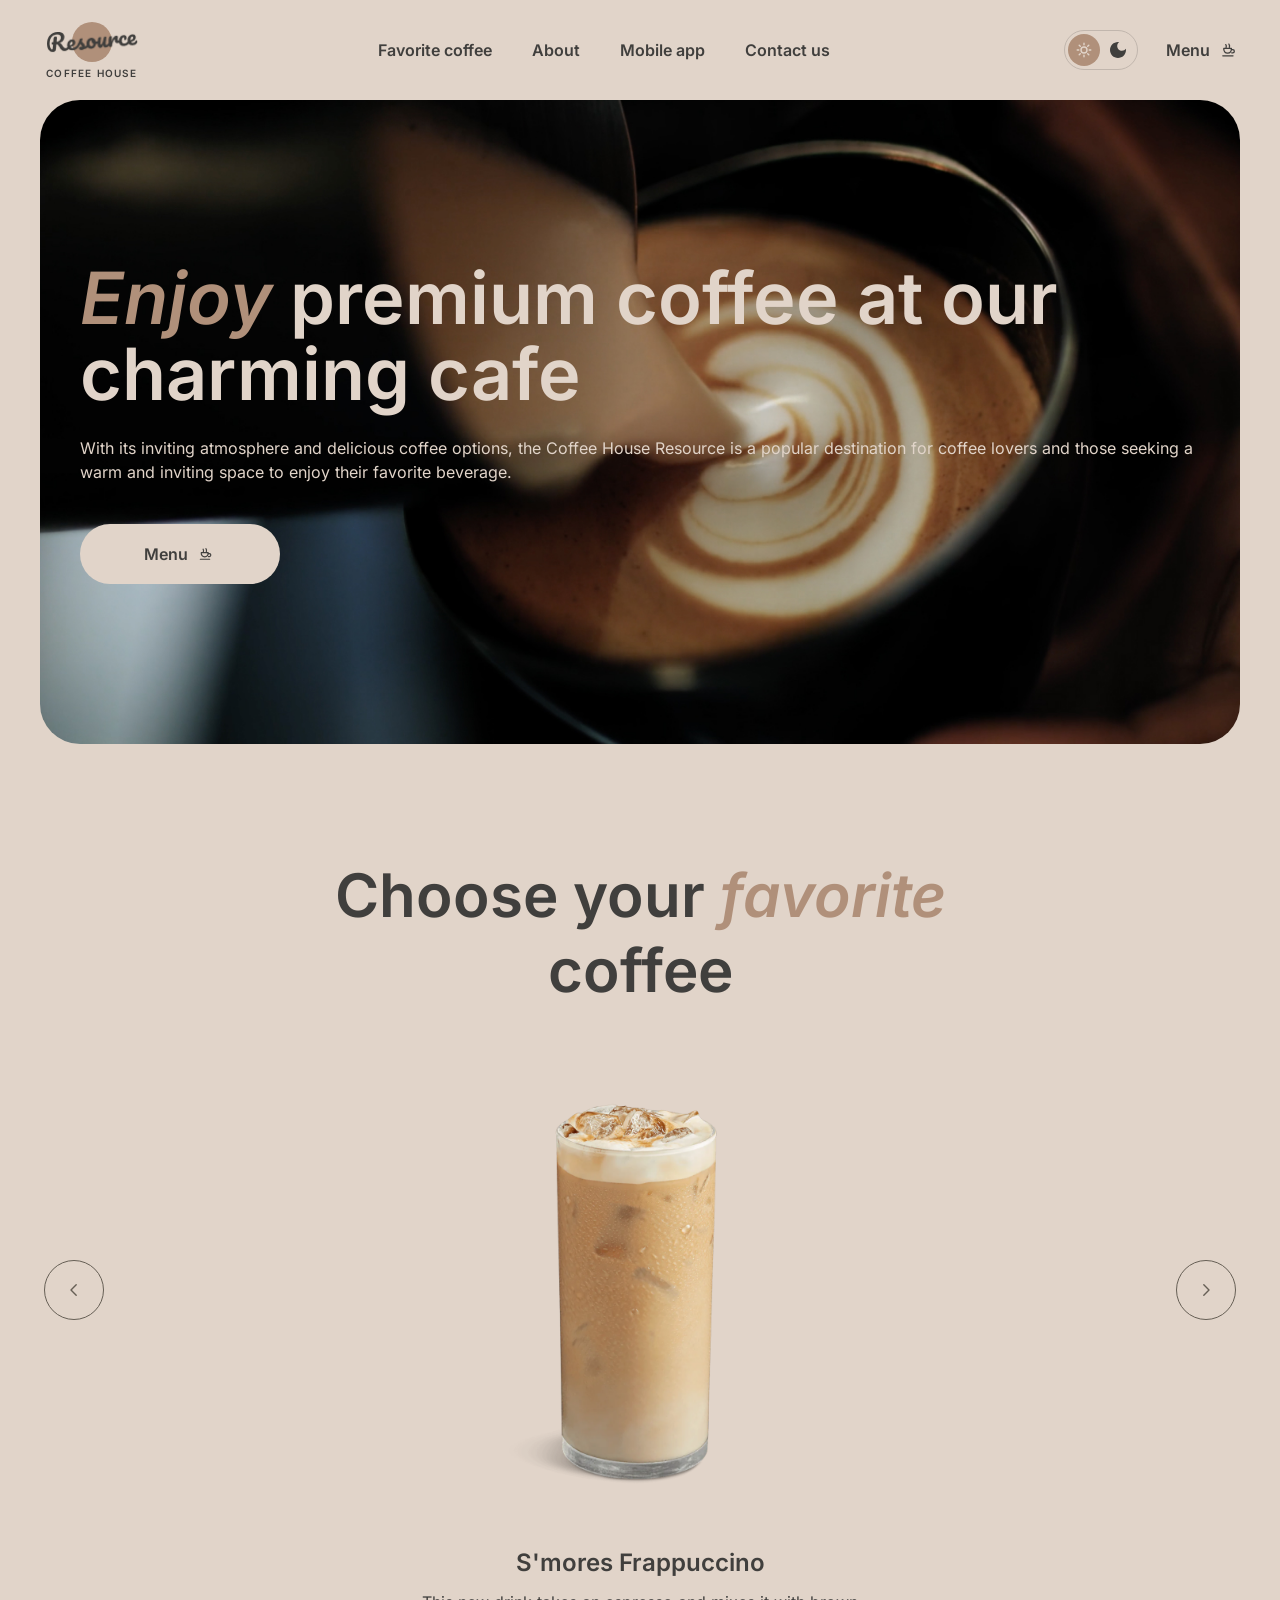
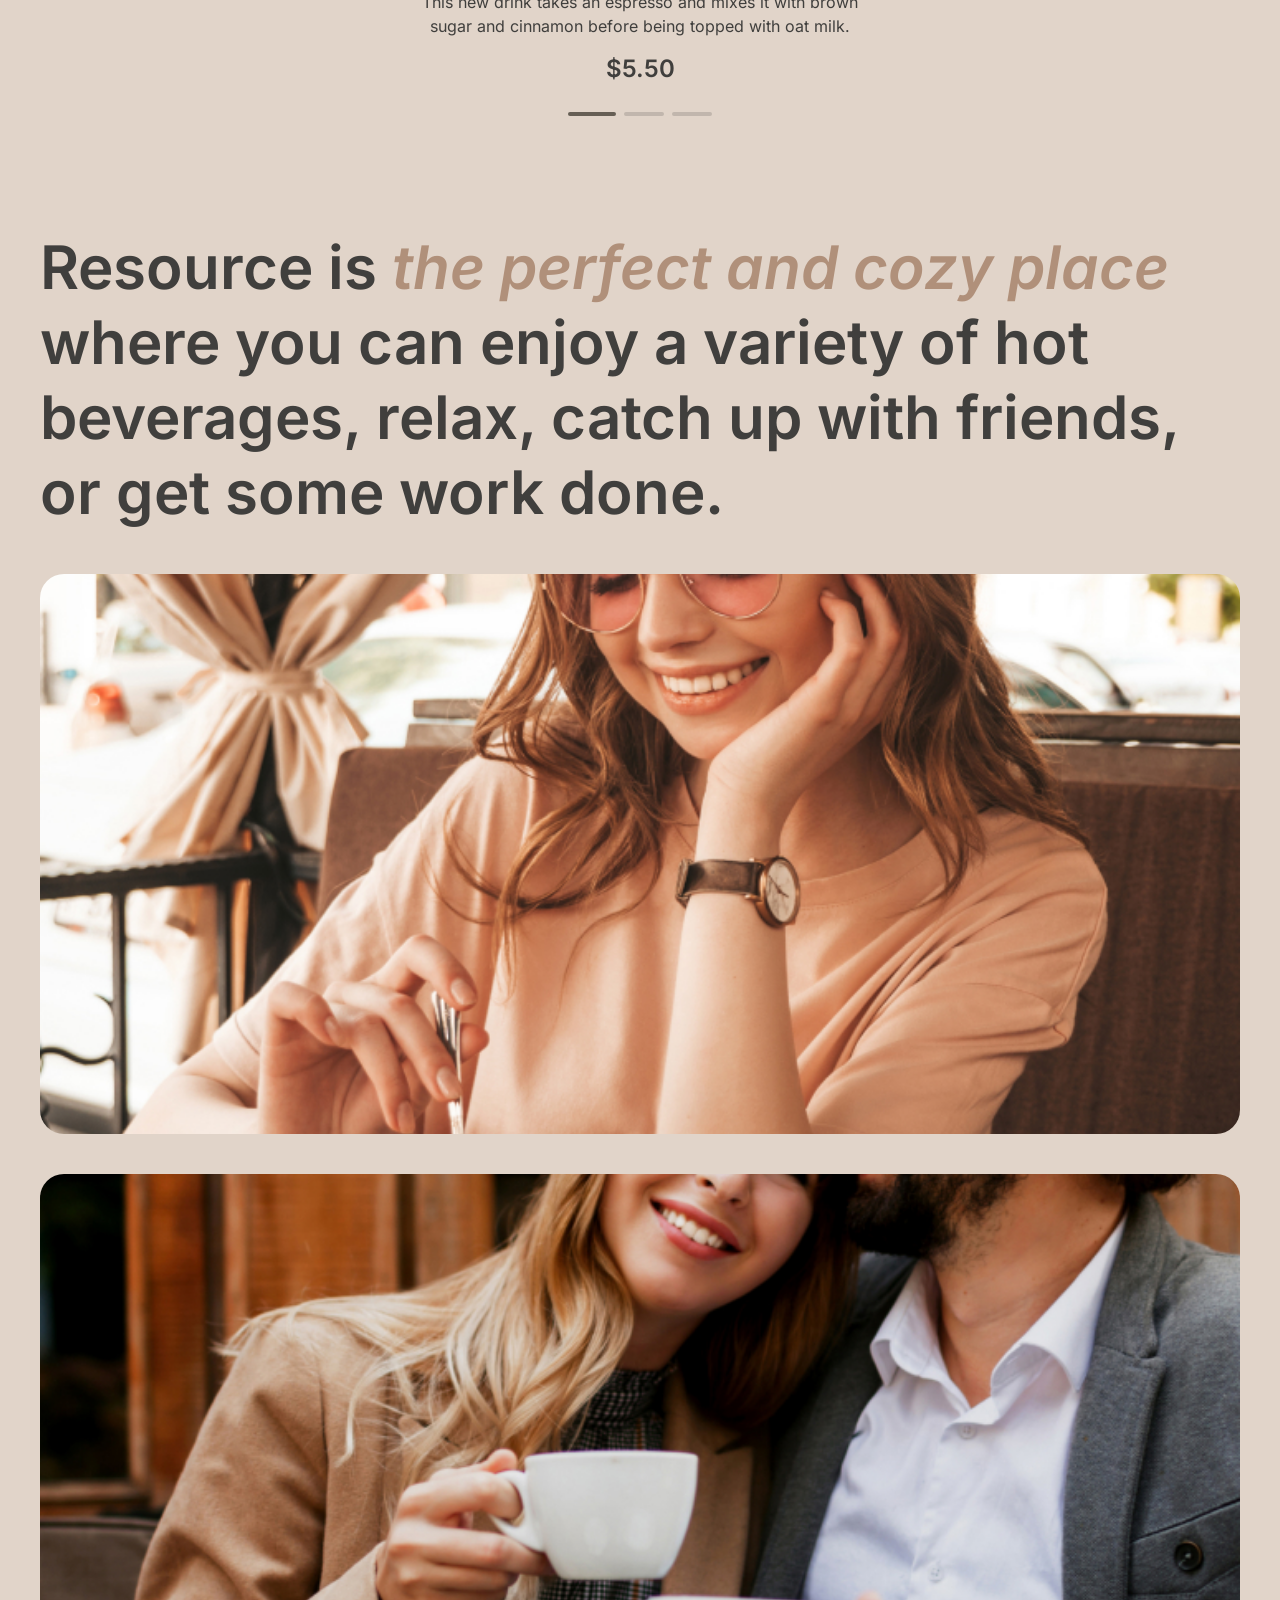
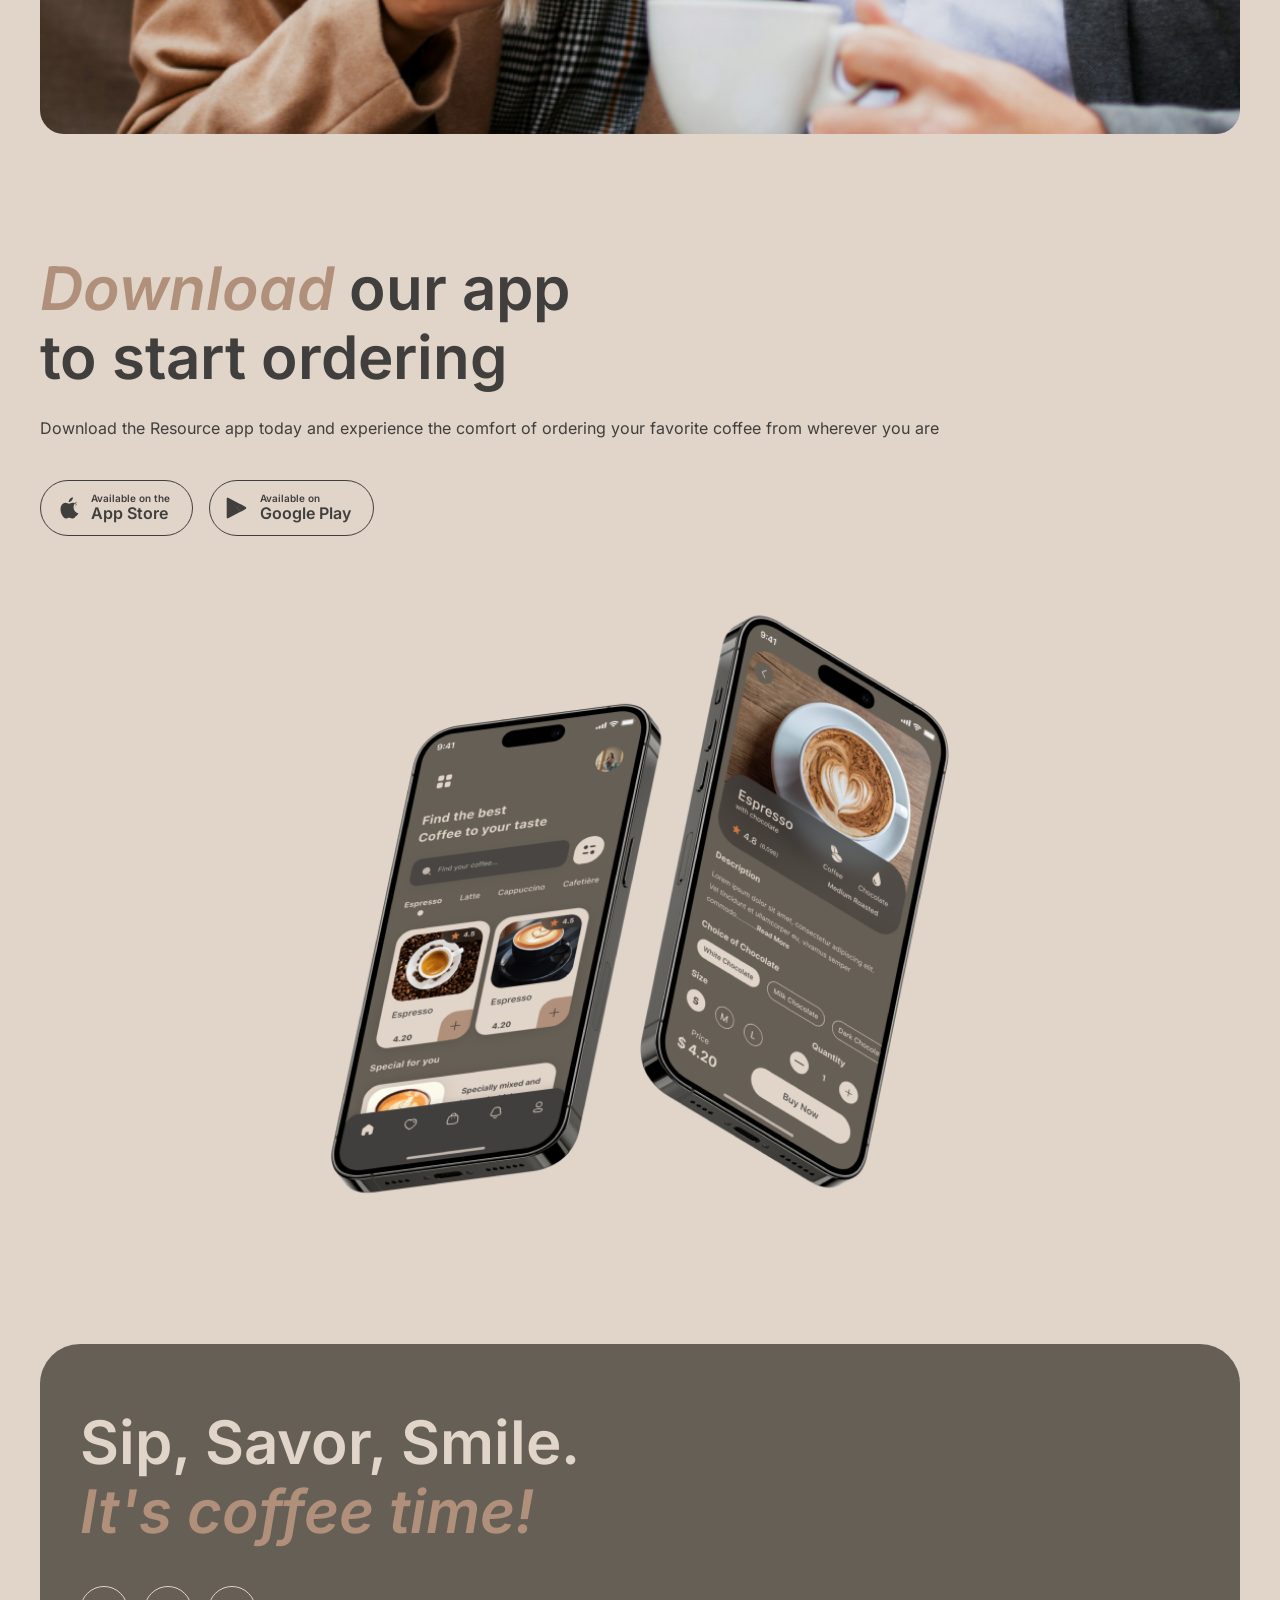
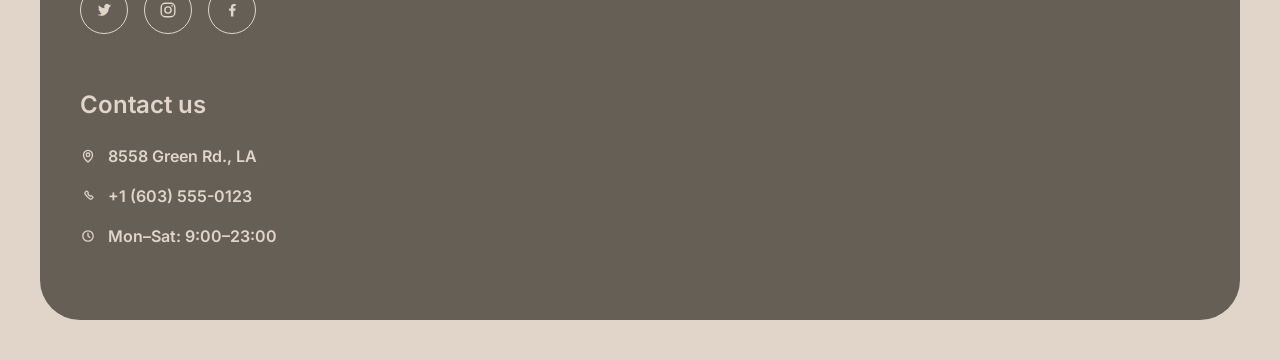
==== commit 9ba35390: "fix: make fixes to fit requirements" ====
--- a/main-page.html
+++ b/main-page.html
@@ -3,10 +3,13 @@
 <head>
     <meta charset="UTF-8">
     <meta name="viewport" content="width=device-width, initial-scale=1.0">
+    <link rel="icon" href="resources/Resource.png" type="image/png">
     <link rel="stylesheet" href="main-page-style.css">
+    <script src="script.js" defer></script>
     <title>Coffee House</title>
 </head>
 <body>
+    <input class="visually-hidden" type="checkbox" id="theme-toggle" aria-label="Use dark theme">
     <header>
         <input class="visually-hidden" type="checkbox" id="burger-toggle">
         <div class="container">
@@ -17,14 +20,16 @@
                     </span>
                     <span class="logo-caption">Coffee House</span>
                 </a>
-                <nav>
-                    <a href="#favorite">Favorite coffee</a>
-                    <a href="#about">About</a>
-                    <a href="#app">Mobile app</a>
-                    <a href="#contacts">Contact us</a>
+                <nav aria-label="Main navigation">
+                    <ul>
+                        <li><a href="#favorite">Favorite coffee</a></li>
+                        <li><a href="#about">About</a></li>
+                        <li><a href="#app">Mobile app</a></li>
+                        <li><a href="#contacts">Contact us</a></li>
+                    </ul>
                 </nav>
                 <div class="header-actions">
-                    <div class="theme-switch" aria-hidden="true">
+                    <label class="theme-switch" for="theme-toggle" title="Switch color theme">
                         <span class="theme-switch__sun">
                             <svg width="16" height="16" viewBox="0 0 16 16" fill="none">
                                 <circle cx="8" cy="8" r="3" stroke="currentColor" stroke-width="1.4"/>
@@ -36,16 +41,22 @@
                                 <path d="M9 0C4.03 0 0 4.03 0 9C0 13.97 4.03 18 9 18C13.97 18 18 13.97 18 9C18 8.54 17.96 8.08 17.9 7.64C16.92 9.01 15.32 9.9 13.5 9.9C10.52 9.9 8.1 7.48 8.1 4.5C8.1 2.69 8.99 1.08 10.36 0.1C9.92 0.04 9.46 0 9 0Z"/>
                             </svg>
                         </span>
-                    </div>
-                    <a class="menu-link" href="catalog-page.html">
-                        Menu
-                        <svg width="22" height="22" viewBox="0 0 22 22" fill="none" aria-hidden="true">
-                            <path d="M8.1 8.6c.4-1.4.2-2.4-.3-3M11.4 8.3c.4-1.5.1-2.5-.5-3.2" stroke="currentColor" stroke-width="1.3" stroke-linecap="round"/>
-                            <path d="M5.8 9.4h7.6c.3 2.8-1.3 4.8-3.8 4.8s-4.1-2-3.8-4.8Z" stroke="currentColor" stroke-width="1.3" stroke-linejoin="round"/>
-                            <path d="M13.4 10.6h1.3a1.6 1.6 0 0 1 0 3.2h-1" stroke="currentColor" stroke-width="1.3" stroke-linecap="round"/>
-                            <path d="M4.8 16.8h10.2" stroke="currentColor" stroke-width="1.3" stroke-linecap="round"/>
-                        </svg>
-                    </a>
+                    </label>
+                    <nav class="catalog-nav" aria-label="Catalog navigation">
+                        <ul>
+                            <li>
+                                <a class="menu-link" href="catalog-page.html">
+                                    Menu
+                                    <svg width="22" height="22" viewBox="0 0 22 22" fill="none" aria-hidden="true">
+                                        <path d="M8.1 8.6c.4-1.4.2-2.4-.3-3M11.4 8.3c.4-1.5.1-2.5-.5-3.2" stroke="currentColor" stroke-width="1.3" stroke-linecap="round"/>
+                                        <path d="M5.8 9.4h7.6c.3 2.8-1.3 4.8-3.8 4.8s-4.1-2-3.8-4.8Z" stroke="currentColor" stroke-width="1.3" stroke-linejoin="round"/>
+                                        <path d="M13.4 10.6h1.3a1.6 1.6 0 0 1 0 3.2h-1" stroke="currentColor" stroke-width="1.3" stroke-linecap="round"/>
+                                        <path d="M4.8 16.8h10.2" stroke="currentColor" stroke-width="1.3" stroke-linecap="round"/>
+                                    </svg>
+                                </a>
+                            </li>
+                        </ul>
+                    </nav>
                     <label class="burger-btn" for="burger-toggle">
                         <svg class="burger-btn__open" width="18" height="18" viewBox="0 0 18 18" fill="none" aria-hidden="true">
                             <path d="M3 6.5h12M3 11.5h12" stroke="currentColor" stroke-width="1.5" stroke-linecap="round"/>
@@ -59,23 +70,29 @@
             </div>
         </div>
         <div class="burger">
-            <nav class="burger-nav">
-                <a href="#favorite">Favorite coffee</a>
-                <a href="#about">About</a>
-                <a href="#app">Mobile app</a>
-                <a href="#contacts">Contact us</a>
-                <a class="menu-link" href="catalog-page.html">
-                    Menu
-                    <svg width="22" height="22" viewBox="0 0 22 22" fill="none" aria-hidden="true">
-                        <path d="M8.1 8.6c.4-1.4.2-2.4-.3-3M11.4 8.3c.4-1.5.1-2.5-.5-3.2" stroke="currentColor" stroke-width="1.3" stroke-linecap="round"/>
-                        <path d="M5.8 9.4h7.6c.3 2.8-1.3 4.8-3.8 4.8s-4.1-2-3.8-4.8Z" stroke="currentColor" stroke-width="1.3" stroke-linejoin="round"/>
-                        <path d="M13.4 10.6h1.3a1.6 1.6 0 0 1 0 3.2h-1" stroke="currentColor" stroke-width="1.3" stroke-linecap="round"/>
-                        <path d="M4.8 16.8h10.2" stroke="currentColor" stroke-width="1.3" stroke-linecap="round"/>
-                    </svg>
-                </a>
+            <nav class="burger-nav" aria-label="Mobile navigation">
+                <ul>
+                    <li><a href="#favorite">Favorite coffee</a></li>
+                    <li><a href="#about">About</a></li>
+                    <li><a href="#app">Mobile app</a></li>
+                    <li><a href="#contacts">Contact us</a></li>
+                    <li>
+                        <a class="menu-link" href="catalog-page.html">
+                            Menu
+                            <svg width="22" height="22" viewBox="0 0 22 22" fill="none" aria-hidden="true">
+                                <path d="M8.1 8.6c.4-1.4.2-2.4-.3-3M11.4 8.3c.4-1.5.1-2.5-.5-3.2" stroke="currentColor" stroke-width="1.3" stroke-linecap="round"/>
+                                <path d="M5.8 9.4h7.6c.3 2.8-1.3 4.8-3.8 4.8s-4.1-2-3.8-4.8Z" stroke="currentColor" stroke-width="1.3" stroke-linejoin="round"/>
+                                <path d="M13.4 10.6h1.3a1.6 1.6 0 0 1 0 3.2h-1" stroke="currentColor" stroke-width="1.3" stroke-linecap="round"/>
+                                <path d="M4.8 16.8h10.2" stroke="currentColor" stroke-width="1.3" stroke-linecap="round"/>
+                            </svg>
+                        </a>
+                    </li>
+                </ul>
             </nav>
         </div>
-        <div class="hero">
+    </header>
+    <main>
+        <section class="hero">
             <div class="container">
                 <div class="offer">
                     <h1><span class="accent">Enjoy</span> premium coffee at our charming cafe</h1>
@@ -91,9 +108,7 @@
                     </a>
                 </div>
             </div>
-        </div>
-    </header>
-    <main>
+        </section>
         <section class="favorite-coffee" id="favorite">
             <div class="container">
                 <h2>Choose your <span class="accent">favorite</span> coffee</h2>
@@ -103,16 +118,32 @@
                             <path d="M11.2 3.8 6 9l5.2 5.2" stroke="currentColor" stroke-width="1.4" stroke-linecap="round" stroke-linejoin="round"/>
                         </svg>
                     </button>
-                    <img src="resources/coffee-slider-1.png" alt="S'mores Frappuccino">
+                    <div class="slider-track">
+                        <article class="slider-item slider-item--active">
+                            <img src="resources/coffee-slider-1.png" alt="S'mores Frappuccino">
+                            <h3>S'mores Frappuccino</h3>
+                            <p>This new drink takes an espresso and mixes it with brown sugar and cinnamon before being topped with oat milk.</p>
+                            <p class="price">$5.50</p>
+                        </article>
+                        <article class="slider-item">
+                            <img src="resources/coffee-slider-2.png" alt="Caramel macchiato">
+                            <h3>Caramel macchiato</h3>
+                            <p>Fragrant and unique classic espresso with fresh milk and caramel-biscuit syrup.</p>
+                            <p class="price">$5.00</p>
+                        </article>
+                        <article class="slider-item">
+                            <img src="resources/coffee-slider-3.png" alt="Ice coffee">
+                            <h3>Ice coffee</h3>
+                            <p>A popular summer drink that tones and invigorates. Prepared from coffee, milk and ice.</p>
+                            <p class="price">$4.50</p>
+                        </article>
+                    </div>
                     <button class="slider-btn slider-btn--next" type="button" aria-label="Next coffee">
                         <svg width="18" height="18" viewBox="0 0 18 18" fill="none" aria-hidden="true">
                             <path d="M6.8 3.8 12 9l-5.2 5.2" stroke="currentColor" stroke-width="1.4" stroke-linecap="round" stroke-linejoin="round"/>
                         </svg>
                     </button>
                 </div>
-                <h3>S'mores Frappuccino</h3>
-                <p>This new drink takes an espresso and mixes it with brown sugar and cinnamon before being topped with oat milk.</p>
-                <p class="price">$5.50</p>
                 <div class="dots" aria-hidden="true">
                     <span class="dots__item dots__item--active"></span>
                     <span class="dots__item"></span>
@@ -141,7 +172,7 @@
                     <h2><span class="accent">Download</span> our app<br>to start ordering</h2>
                     <p>Download the Resource app today and experience the comfort of ordering your favorite coffee from wherever you are</p>
                     <div class="buttons">
-                        <a class="store" href="#">
+                        <a class="store" href="https://www.apple.com/app-store/" target="_blank" rel="noopener noreferrer">
                             <svg width="22" height="26" viewBox="0 0 22 26" aria-hidden="true">
                                 <path fill="currentColor" d="M17.6 13.7c0-2.6 2.1-3.8 2.2-3.9-1.2-1.8-3.1-2-3.8-2-1.6-.2-3.1.9-3.9.9s-2.1-.9-3.4-.9c-1.8 0-3.4 1-4.3 2.6-1.8 3.2-.5 7.9 1.3 10.5.9 1.3 1.9 2.7 3.3 2.6 1.3-.1 1.8-.8 3.4-.8s2 .8 3.4.8 2.3-1.3 3.1-2.5c1-.1 1.9-1.2 2.6-2.4-6.8-2.6-5.7-9.6-1.9-11.9zM14.8 5.6c.7-.9 1.2-2.1 1.1-3.3-1 .1-2.3.7-3 1.6-.7.8-1.3 2-1.1 3.2 1.2.1 2.3-.6 3-1.5z"/>
                             </svg>
@@ -150,7 +181,7 @@
                                 <span class="store__name">App Store</span>
                             </span>
                         </a>
-                        <a class="store" href="#">
+                        <a class="store" href="https://play.google.com/store" target="_blank" rel="noopener noreferrer">
                             <svg width="22" height="24" viewBox="0 0 22 24" aria-hidden="true">
                                 <path fill="currentColor" d="M1.2 1.4c-.3.3-.5.8-.5 1.4v18.4c0 .6.2 1.1.5 1.4l.1.1 10.3-10.3v-.2L1.3 1.3l-.1.1z"/>
                                 <path fill="currentColor" d="M14.8 15.7 11.1 12v-.2l3.7-3.7.1.1 4.4 2.5c1.3.7 1.3 1.9 0 2.6l-4.4 2.5-.1-.1z"/>
@@ -174,19 +205,19 @@
                 <div class="offer">
                     <h2>Sip, Savor, Smile.<br><span class="accent">It's coffee time!</span></h2>
                     <div class="socials">
-                        <a href="#" aria-label="Twitter">
+                        <a href="https://x.com/" target="_blank" rel="noopener noreferrer" aria-label="X (Twitter)">
                             <svg width="18" height="18" viewBox="0 0 18 18" fill="currentColor" aria-hidden="true">
                                 <path d="M16.2 4.4c-.5.2-1 .4-1.6.4.6-.3 1-.9 1.2-1.6-.5.3-1.1.6-1.8.7A2.7 2.7 0 0 0 9.4 6.6c0 .2 0 .4.1.6-2.3-.1-4.3-1.2-5.6-2.9-.2.4-.4.9-.4 1.4 0 .9.5 1.8 1.2 2.3-.4 0-.9-.1-1.2-.4v.1c0 1.3.9 2.4 2.2 2.7-.2.1-.5.1-.7.1-.2 0-.3 0-.5-.1.3 1 1.3 1.8 2.4 1.8A5.5 5.5 0 0 1 2 13.6 7.7 7.7 0 0 0 6.2 14.8c4.9 0 7.6-4.1 7.6-7.6v-.3c.5-.4 1-.9 1.4-1.5z"/>
                             </svg>
                         </a>
-                        <a href="#" aria-label="Instagram">
+                        <a href="https://www.instagram.com/" target="_blank" rel="noopener noreferrer" aria-label="Instagram">
                             <svg width="18" height="18" viewBox="0 0 18 18" fill="none" aria-hidden="true">
                                 <rect x="2.2" y="2.2" width="13.6" height="13.6" rx="4" stroke="currentColor" stroke-width="1.4"/>
                                 <circle cx="9" cy="9" r="3.1" stroke="currentColor" stroke-width="1.4"/>
                                 <circle cx="13.1" cy="4.9" r="0.8" fill="currentColor"/>
                             </svg>
                         </a>
-                        <a href="#" aria-label="Facebook">
+                        <a href="https://www.facebook.com/" target="_blank" rel="noopener noreferrer" aria-label="Facebook">
                             <svg width="18" height="18" viewBox="0 0 18 18" fill="currentColor" aria-hidden="true">
                                 <path d="M10.4 15.5V9.7h1.9l.3-2.2h-2.2V6.1c0-.6.2-1.1 1.1-1.1H12.7V3.1c-.2 0-.9-.1-1.8-.1-1.8 0-3 1.1-3 3.1v1.5H6.1v2.2h1.8v5.8h2.5z"/>
                             </svg>
@@ -196,7 +227,7 @@
                 <div class="contacts-info">
                     <h3>Contact us</h3>
                     <div class="contacts">
-                        <a href="#">
+                        <a href="https://www.google.com/maps/search/?api=1&amp;query=8558+Green+Rd%2C+Los+Angeles%2C+CA" target="_blank" rel="noopener noreferrer">
                             <svg width="16" height="16" viewBox="0 0 16 16" fill="none" aria-hidden="true">
                                 <path d="M8 8.6a1.8 1.8 0 1 0 0-3.6 1.8 1.8 0 0 0 0 3.6Z" stroke="currentColor" stroke-width="1.3"/>
                                 <path d="M8 14s4.5-3.7 4.5-7.1A4.5 4.5 0 0 0 8 2.4a4.5 4.5 0 0 0-4.5 4.5C3.5 10.3 8 14 8 14Z" stroke="currentColor" stroke-width="1.3"/>
@@ -221,12 +252,5 @@
             </div>
         </div>
     </footer>
-    <script>
-        document.querySelectorAll(".burger-nav a").forEach(function (link) {
-            link.addEventListener("click", function () {
-                document.getElementById("burger-toggle").checked = false;
-            });
-        });
-    </script>
 </body>
 </html>
--- a/main-page-style.css
+++ b/main-page-style.css
@@ -26,6 +26,10 @@
     box-sizing: border-box;
 }
 
+html {
+    scroll-behavior: smooth;
+}
+
 body {
     margin: 0;
     background-color: #E1D4C9;
@@ -41,6 +45,12 @@
 a {
     color: inherit;
     text-decoration: none;
+}
+
+a,
+button,
+label {
+    transition: background-color 0.3s, border-color 0.3s, color 0.3s, opacity 0.3s;
 }
 
 button {
@@ -78,6 +88,10 @@
     color: #403F3D;
 }
 
+.logo:hover {
+    opacity: 0.75;
+}
+
 .logo-icon {
     position: relative;
     width: 100%;
@@ -111,9 +125,12 @@
     text-transform: uppercase;
 }
 
-nav {
+nav ul {
     display: flex;
     gap: 40px;
+    margin: 0;
+    padding: 0;
+    list-style: none;
 }
 
 nav a,
@@ -125,6 +142,7 @@
 
 nav a:hover,
 .menu-link:hover {
+    opacity: 0.7;
     text-decoration: underline;
     text-underline-offset: 4px;
 }
@@ -143,6 +161,7 @@
     padding: 3px;
     border: 1px solid #C1B6AD;
     border-radius: 100px;
+    cursor: pointer;
 }
 
 .theme-switch__sun,
@@ -162,6 +181,75 @@
 
 .theme-switch__moon {
     color: #403F3D;
+}
+
+.theme-switch:hover {
+    border-color: #665F55;
+}
+
+#theme-toggle:focus-visible ~ header .theme-switch {
+    outline: 2px solid currentColor;
+    outline-offset: 2px;
+}
+
+body:has(#theme-toggle:checked) {
+    background-color: #292826;
+    color: #E1D4C9;
+}
+
+body:has(#theme-toggle:checked) .logo,
+body:has(#theme-toggle:checked) .burger-btn {
+    color: #E1D4C9;
+}
+
+body:has(#theme-toggle:checked) .logo-icon img {
+    filter: brightness(0) saturate(100%) invert(88%) sepia(10%) saturate(328%) hue-rotate(345deg) brightness(104%);
+}
+
+body:has(#theme-toggle:checked) .theme-switch,
+body:has(#theme-toggle:checked) .burger-btn {
+    border-color: #665F55;
+}
+
+body:has(#theme-toggle:checked) .theme-switch__sun {
+    background-color: transparent;
+    color: #E1D4C9;
+}
+
+body:has(#theme-toggle:checked) .theme-switch__moon {
+    border-radius: 50%;
+    background-color: #B0907A;
+    color: #E1D4C9;
+}
+
+body:has(#theme-toggle:checked) .burger {
+    background-color: #292826;
+}
+
+body:has(#theme-toggle:checked) .button-primary {
+    background-color: #292826;
+    color: #E1D4C9;
+}
+
+body:has(#theme-toggle:checked) .button-primary:hover,
+body:has(#theme-toggle:checked) .store:hover,
+body:has(#theme-toggle:checked) .slider-btn:hover {
+    background-color: #403F3D;
+    color: #E1D4C9;
+}
+
+body:has(#theme-toggle:checked) .slider-btn,
+body:has(#theme-toggle:checked) .store {
+    border-color: #C1B6AD;
+    color: #E1D4C9;
+}
+
+body:has(#theme-toggle:checked) .dots__item {
+    background-color: #665F55;
+}
+
+body:has(#theme-toggle:checked) .dots__item--active {
+    background-color: #C1B6AD;
 }
 
 .menu-link {
@@ -226,6 +314,15 @@
     cursor: pointer;
 }
 
+.burger-btn:hover {
+    background-color: #665F55;
+    color: #E1D4C9;
+}
+
+body:has(#theme-toggle:checked) .burger-btn:hover {
+    background-color: #403F3D;
+}
+
 .burger {
     position: fixed;
     inset: 0;
@@ -235,7 +332,7 @@
     background-color: #E1D4C9;
 }
 
-.burger-nav {
+.burger-nav ul {
     display: flex;
     flex-direction: column;
     align-items: center;
@@ -282,20 +379,22 @@
 
 .slider {
     position: relative;
-    height: 476px;
-    margin-bottom: 48px;
+}
+
+.slider-item:not(.slider-item--active) {
+    display: none;
 }
 
 .slider img {
     width: 476px;
     height: 476px;
-    margin: 0 auto;
+    margin: 0 auto 48px;
     object-fit: contain;
 }
 
 .slider-btn {
     position: absolute;
-    top: 50%;
+    top: 238px;
     width: 60px;
     height: 60px;
     display: flex;
@@ -542,6 +641,7 @@
 }
 
 .contacts a:hover {
+    opacity: 0.7;
     text-decoration: underline;
     text-underline-offset: 3px;
 }
@@ -553,41 +653,6 @@
         padding-right: 40px;
     }
 
-    .header-menu {
-        position: relative;
-        z-index: 30;
-    }
-
-    header {
-        position: relative;
-        z-index: 40;
-    }
-
-    .header-menu > nav,
-    .header-menu .menu-link {
-        display: none;
-    }
-
-    .burger-btn {
-        display: flex;
-    }
-
-    .burger-btn__close {
-        display: none;
-    }
-
-    #burger-toggle:checked ~ .container .burger-btn__open {
-        display: none;
-    }
-
-    #burger-toggle:checked ~ .container .burger-btn__close {
-        display: block;
-    }
-
-    #burger-toggle:checked ~ .burger {
-        display: flex;
-    }
-
     .hero .offer {
         height: auto;
         min-height: 644px;
@@ -610,13 +675,16 @@
     }
 
     .slider {
-        height: auto;
-        min-height: 420px;
+        min-height: 0;
     }
 
     .slider img {
         width: min(420px, 70%);
         height: auto;
+    }
+
+    .slider-btn {
+        top: 210px;
     }
 
     .line-break {
@@ -668,3 +736,185 @@
         gap: 56px;
     }
 }
+
+@media (min-width: 769px) and (max-width: 1100px) {
+    .header-menu nav ul {
+        gap: 16px;
+    }
+
+    .header-menu nav a,
+    .header-menu .menu-link {
+        font-size: 14px;
+    }
+
+    .header-actions {
+        gap: 12px;
+    }
+
+    .logo {
+        width: 90px;
+    }
+}
+
+@media (max-width: 768px) {
+    .header-menu {
+        position: relative;
+        z-index: 30;
+    }
+
+    header {
+        position: relative;
+        z-index: 40;
+    }
+
+    .header-menu > nav,
+    .header-menu .catalog-nav {
+        display: none;
+    }
+
+    .burger-btn {
+        display: flex;
+    }
+
+    .burger-btn__close {
+        display: none;
+    }
+
+    #burger-toggle:checked ~ .container .burger-btn__open {
+        display: none;
+    }
+
+    #burger-toggle:checked ~ .container .burger-btn__close {
+        display: block;
+    }
+
+    #burger-toggle:checked ~ .burger {
+        display: flex;
+    }
+
+    body:has(#burger-toggle:checked) {
+        overflow: hidden;
+    }
+}
+
+@media (max-width: 767px) {
+    .container {
+        padding-left: 16px;
+        padding-right: 16px;
+    }
+
+    .header-actions {
+        gap: 12px;
+    }
+
+    .burger-btn {
+        width: 44px;
+        height: 44px;
+    }
+
+    .burger-nav ul {
+        gap: 32px;
+    }
+
+    .hero .offer {
+        min-height: 520px;
+        padding: 40px 16px;
+        border-radius: 24px;
+    }
+
+    .hero h1 {
+        font-size: 40px;
+        line-height: 1.15;
+    }
+
+    .hero p {
+        margin-bottom: 28px;
+    }
+
+    .button-primary {
+        min-width: 180px;
+        height: 52px;
+    }
+
+    .favorite-coffee,
+    .about {
+        padding-top: 72px;
+    }
+
+    .favorite-coffee h2,
+    .about h2,
+    .mobile-app h2,
+    .footer-card h2 {
+        font-size: 32px;
+        line-height: 1.25;
+    }
+
+    .favorite-coffee h2 {
+        margin-bottom: 32px;
+    }
+
+    .slider-btn {
+        display: none;
+    }
+
+    .slider {
+        min-height: 0;
+    }
+
+    .slider img {
+        width: 260px;
+        margin-bottom: 28px;
+    }
+
+    .favorite-coffee p {
+        max-width: 340px;
+    }
+
+    .column-1 img:first-child,
+    .column-2 img:last-child {
+        height: 480px;
+    }
+
+    .images {
+        gap: 24px;
+    }
+
+    .mobile-app {
+        padding-top: 72px;
+    }
+
+    .buttons {
+        flex-direction: column;
+        align-items: flex-start;
+    }
+
+    .phones {
+        margin-top: 32px;
+    }
+
+    footer {
+        padding: 72px 0 24px;
+    }
+
+    .footer-card {
+        padding: 40px 24px 48px;
+        gap: 40px;
+        border-radius: 24px;
+    }
+
+    .footer-card h2 {
+        margin-bottom: 24px;
+    }
+}
+
+@media (prefers-reduced-motion: reduce) {
+    html {
+        scroll-behavior: auto;
+    }
+
+    *,
+    *::before,
+    *::after {
+        transition-duration: 0.01ms !important;
+    }
+}
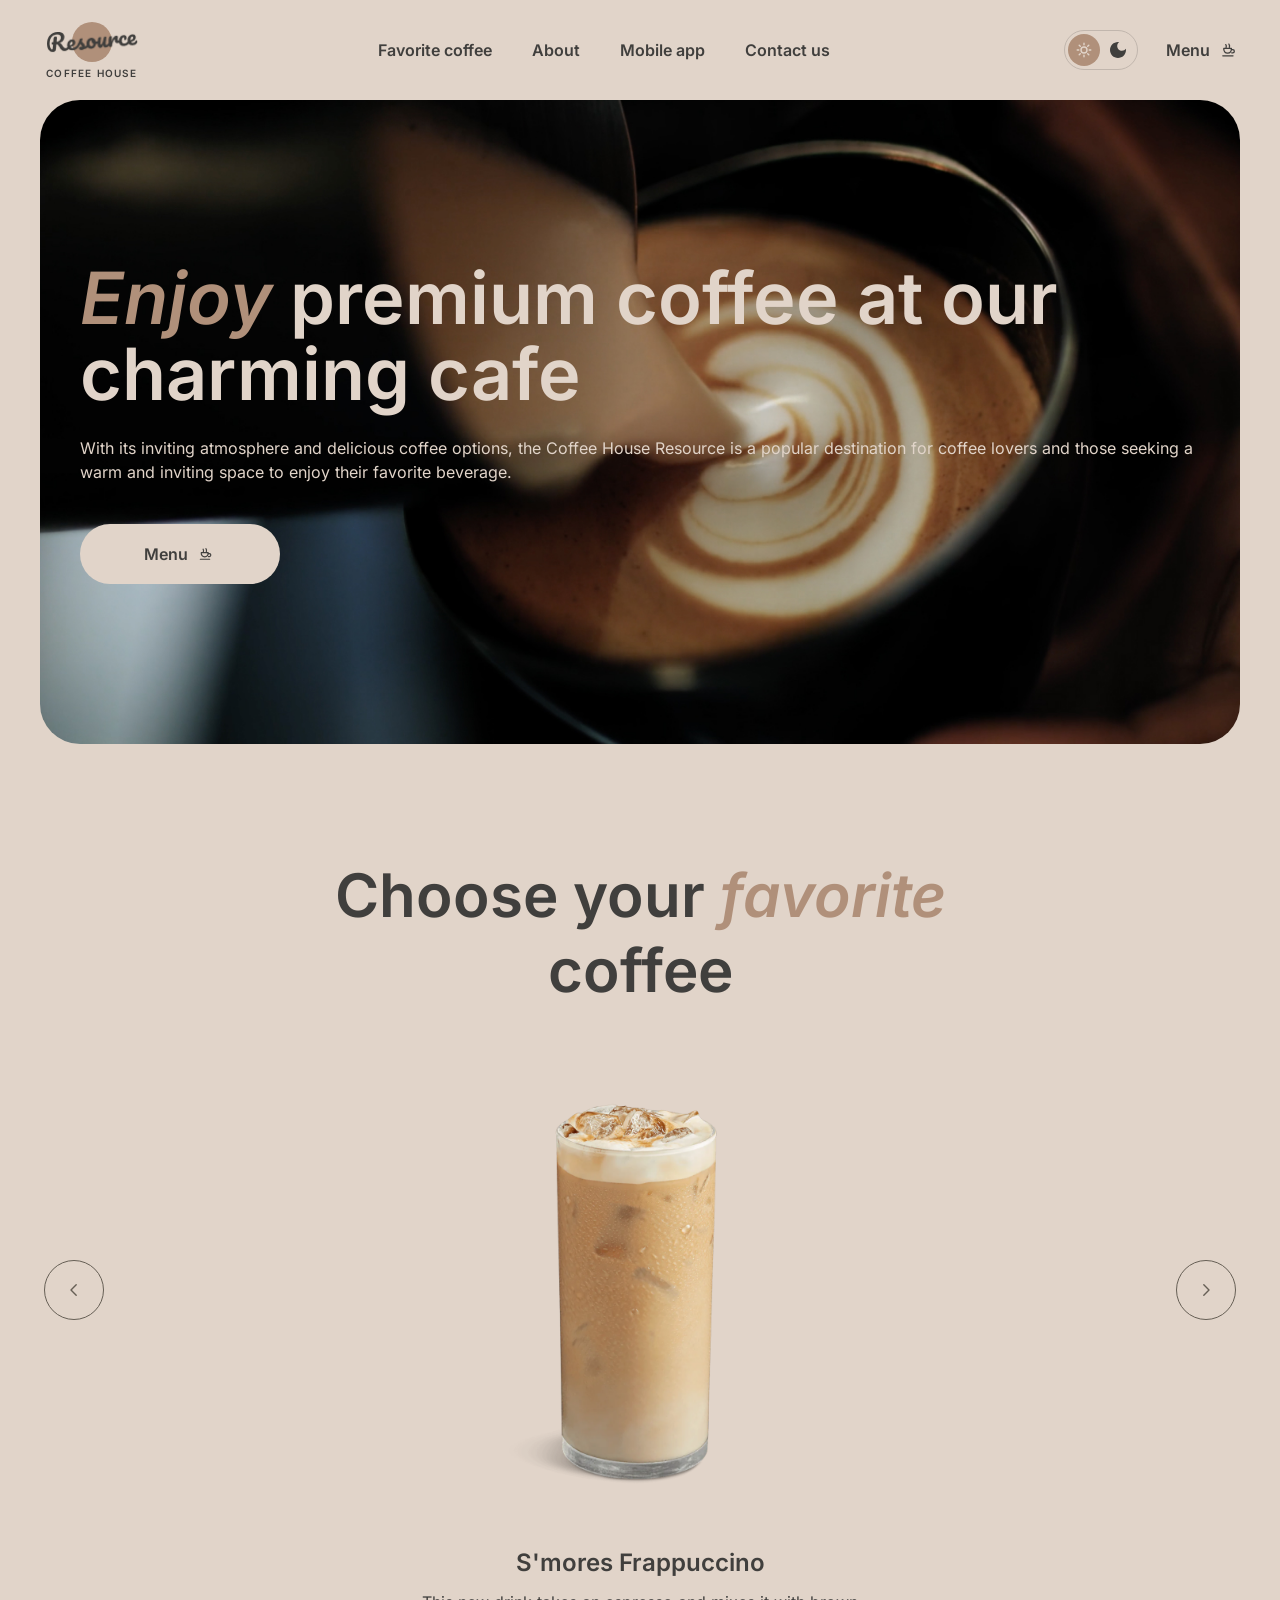
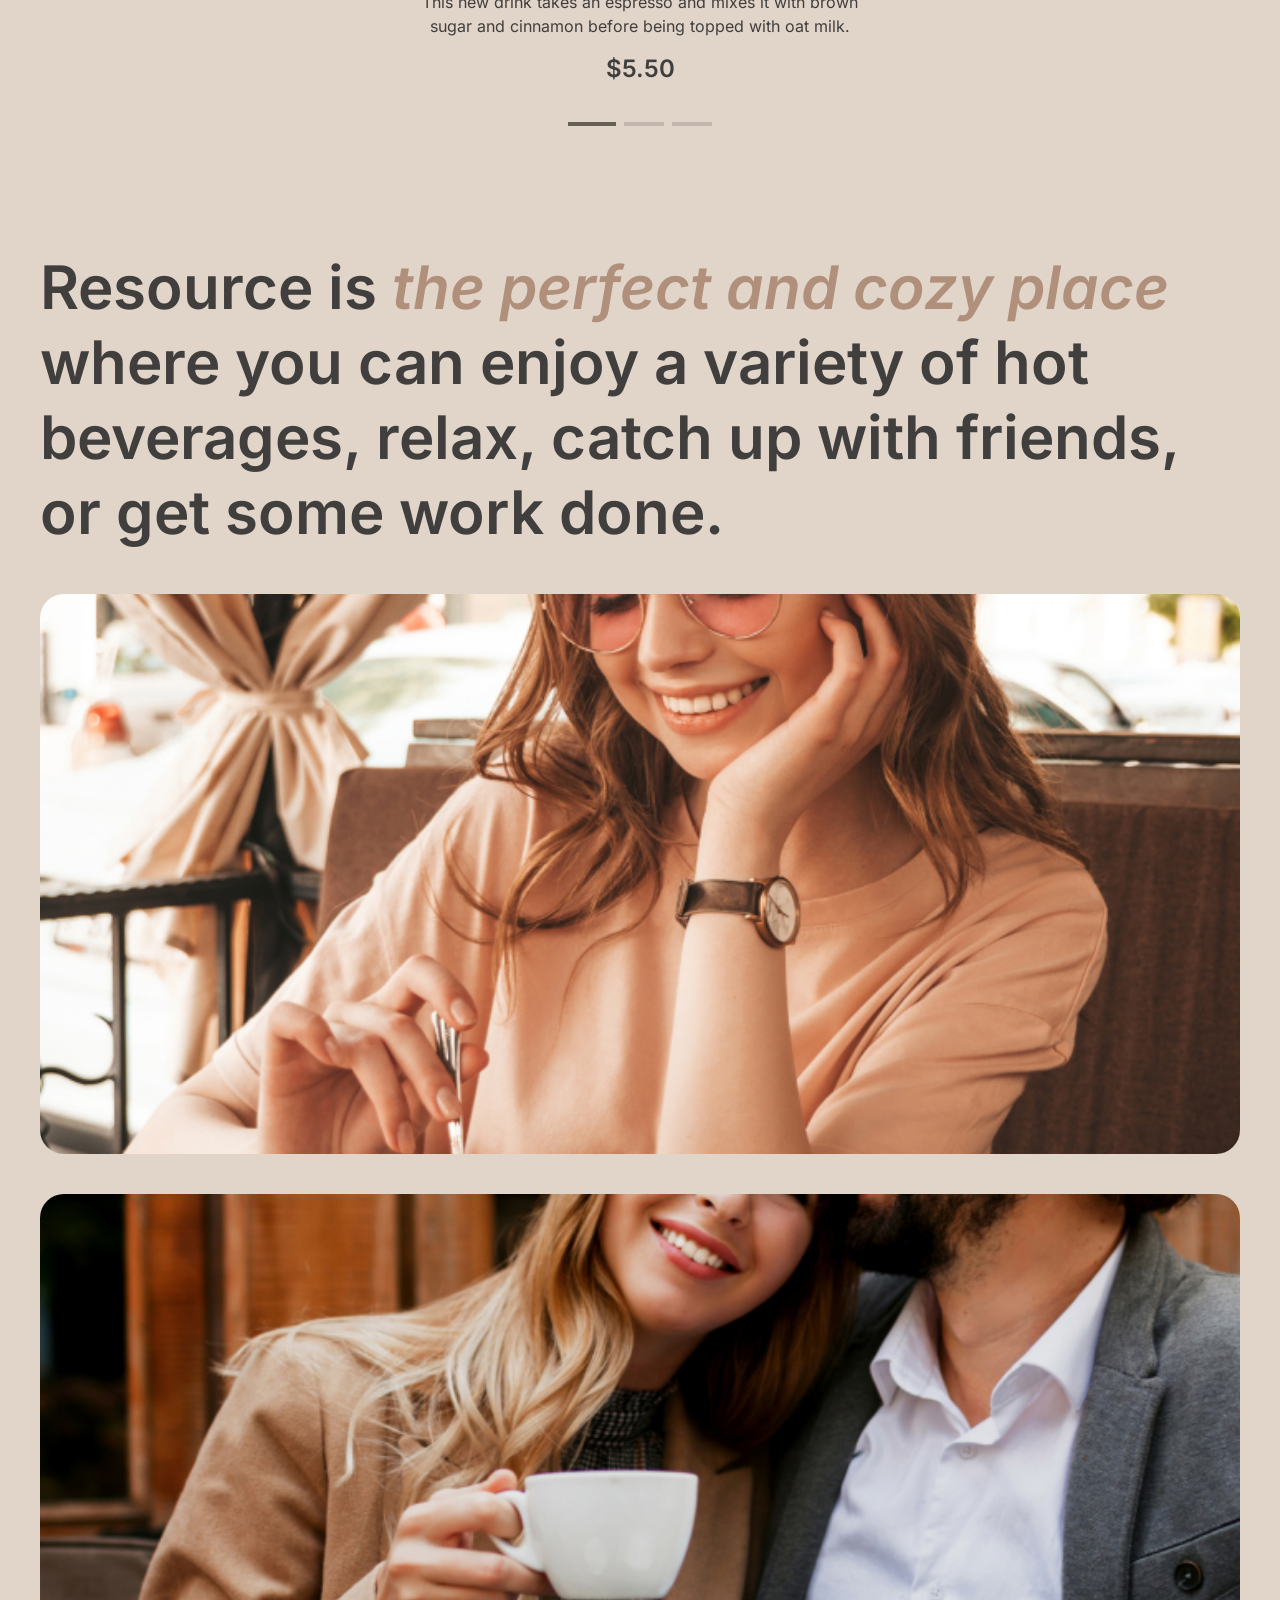
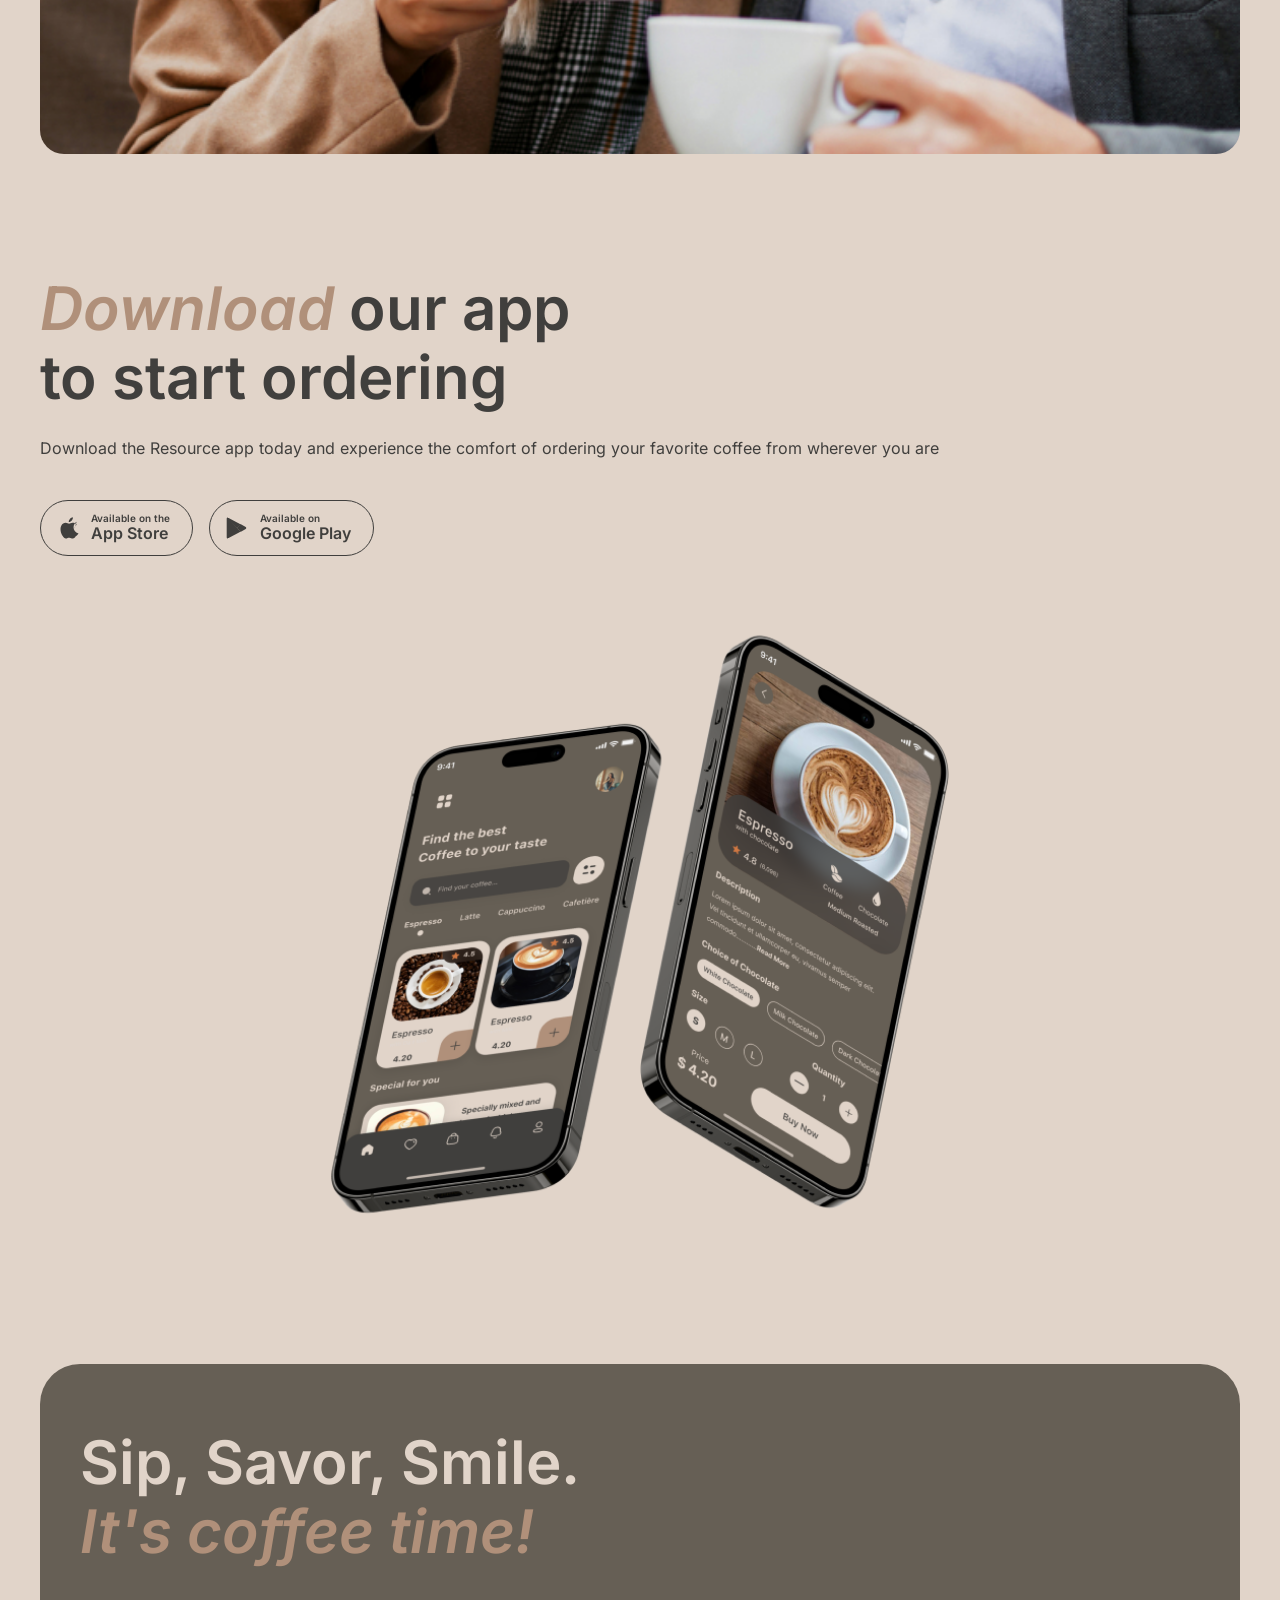
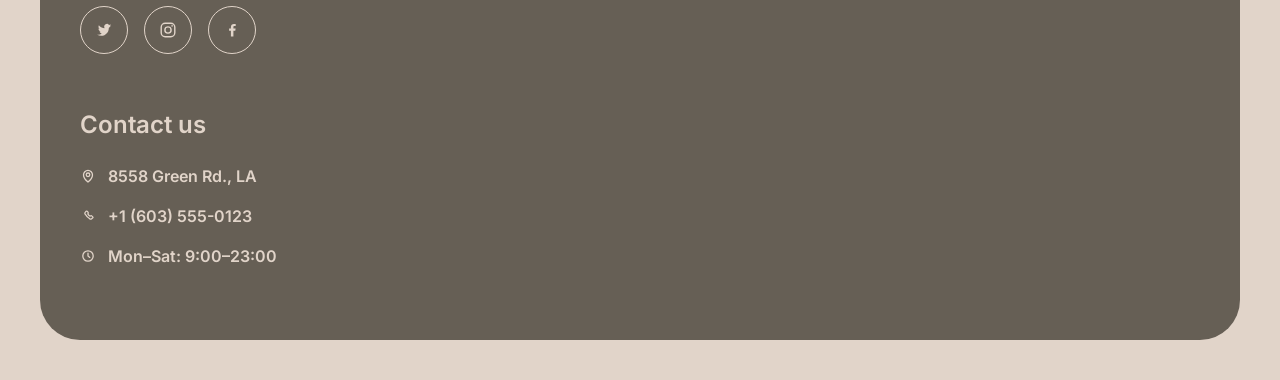
==== commit 74e2cfce: "feat: made slider and catalog" ====
--- a/main-page.html
+++ b/main-page.html
@@ -11,7 +11,6 @@
 <body>
     <input class="visually-hidden" type="checkbox" id="theme-toggle" aria-label="Use dark theme">
     <header>
-        <input class="visually-hidden" type="checkbox" id="burger-toggle">
         <div class="container">
             <div class="header-menu">
                 <a class="logo" href="main-page.html">
@@ -57,19 +56,18 @@
                             </li>
                         </ul>
                     </nav>
-                    <label class="burger-btn" for="burger-toggle">
+                    <button class="burger-btn" type="button" aria-label="Open menu" aria-controls="mobile-menu" aria-expanded="false">
                         <svg class="burger-btn__open" width="18" height="18" viewBox="0 0 18 18" fill="none" aria-hidden="true">
                             <path d="M3 6.5h12M3 11.5h12" stroke="currentColor" stroke-width="1.5" stroke-linecap="round"/>
                         </svg>
                         <svg class="burger-btn__close" width="18" height="18" viewBox="0 0 18 18" fill="none" aria-hidden="true">
                             <path d="M4.5 4.5 13.5 13.5M13.5 4.5 4.5 13.5" stroke="currentColor" stroke-width="1.5" stroke-linecap="round"/>
                         </svg>
-                        <span class="visually-hidden">Open menu</span>
-                    </label>
+                    </button>
                 </div>
             </div>
         </div>
-        <div class="burger">
+        <div class="burger" id="mobile-menu" inert>
             <nav class="burger-nav" aria-label="Mobile navigation">
                 <ul>
                     <li><a href="#favorite">Favorite coffee</a></li>
@@ -118,25 +116,27 @@
                             <path d="M11.2 3.8 6 9l5.2 5.2" stroke="currentColor" stroke-width="1.4" stroke-linecap="round" stroke-linejoin="round"/>
                         </svg>
                     </button>
-                    <div class="slider-track">
-                        <article class="slider-item slider-item--active">
-                            <img src="resources/coffee-slider-1.png" alt="S'mores Frappuccino">
-                            <h3>S'mores Frappuccino</h3>
-                            <p>This new drink takes an espresso and mixes it with brown sugar and cinnamon before being topped with oat milk.</p>
-                            <p class="price">$5.50</p>
-                        </article>
-                        <article class="slider-item">
-                            <img src="resources/coffee-slider-2.png" alt="Caramel macchiato">
-                            <h3>Caramel macchiato</h3>
-                            <p>Fragrant and unique classic espresso with fresh milk and caramel-biscuit syrup.</p>
-                            <p class="price">$5.00</p>
-                        </article>
-                        <article class="slider-item">
-                            <img src="resources/coffee-slider-3.png" alt="Ice coffee">
-                            <h3>Ice coffee</h3>
-                            <p>A popular summer drink that tones and invigorates. Prepared from coffee, milk and ice.</p>
-                            <p class="price">$4.50</p>
-                        </article>
+                    <div class="slider-viewport" aria-live="polite">
+                        <div class="slider-track">
+                            <article class="slider-item slider-item--active">
+                                <img src="resources/coffee-slider-1.png" alt="S'mores Frappuccino">
+                                <h3>S'mores Frappuccino</h3>
+                                <p>This new drink takes an espresso and mixes it with brown sugar and cinnamon before being topped with oat milk.</p>
+                                <p class="price">$5.50</p>
+                            </article>
+                            <article class="slider-item">
+                                <img src="resources/coffee-slider-2.png" alt="Caramel macchiato">
+                                <h3>Caramel macchiato</h3>
+                                <p>Fragrant and unique classic espresso with fresh milk and caramel-biscuit syrup.</p>
+                                <p class="price">$5.00</p>
+                            </article>
+                            <article class="slider-item">
+                                <img src="resources/coffee-slider-3.png" alt="Ice coffee">
+                                <h3>Ice coffee</h3>
+                                <p>A popular summer drink that tones and invigorates. Prepared from coffee, milk and ice.</p>
+                                <p class="price">$4.50</p>
+                            </article>
+                        </div>
                     </div>
                     <button class="slider-btn slider-btn--next" type="button" aria-label="Next coffee">
                         <svg width="18" height="18" viewBox="0 0 18 18" fill="none" aria-hidden="true">
@@ -144,10 +144,10 @@
                         </svg>
                     </button>
                 </div>
-                <div class="dots" aria-hidden="true">
-                    <span class="dots__item dots__item--active"></span>
-                    <span class="dots__item"></span>
-                    <span class="dots__item"></span>
+                <div class="dots" aria-label="Choose coffee slide">
+                    <button class="dots__item dots__item--active" type="button" aria-label="Show S'mores Frappuccino" aria-current="true"></button>
+                    <button class="dots__item" type="button" aria-label="Show Caramel macchiato"></button>
+                    <button class="dots__item" type="button" aria-label="Show Ice coffee"></button>
                 </div>
             </div>
         </section>
--- a/main-page-style.css
+++ b/main-page-style.css
@@ -35,6 +35,10 @@
     background-color: #E1D4C9;
     color: #403F3D;
     font-family: Inter, sans-serif;
+}
+
+body.modal-open {
+    overflow: hidden;
 }
 
 img {
@@ -304,6 +308,7 @@
 }
 
 .burger-btn {
+    position: relative;
     width: 48px;
     height: 48px;
     align-items: center;
@@ -314,21 +319,42 @@
     cursor: pointer;
 }
 
-.burger-btn:hover {
+.burger-btn svg {
+    position: absolute;
+    transition: opacity 0.3s, transform 0.3s;
+}
+
+.burger-btn__close {
+    opacity: 0;
+    transform: rotate(-90deg);
+}
+
+.burger-btn[aria-expanded="true"] .burger-btn__open {
+    opacity: 0;
+    transform: rotate(90deg);
+}
+
+.burger-btn[aria-expanded="true"] .burger-btn__close {
+    opacity: 1;
+    transform: rotate(0);
+}
+
+.burger-btn:not([aria-expanded="true"]):hover {
     background-color: #665F55;
     color: #E1D4C9;
 }
 
-body:has(#theme-toggle:checked) .burger-btn:hover {
+body:has(#theme-toggle:checked) .burger-btn:not([aria-expanded="true"]):hover {
     background-color: #403F3D;
 }
 
 .burger {
     position: fixed;
-    inset: 0;
+    inset: 100px 0 0;
     z-index: 20;
     align-items: center;
     justify-content: center;
+    overflow-y: auto;
     background-color: #E1D4C9;
 }
 
@@ -381,8 +407,22 @@
     position: relative;
 }
 
-.slider-item:not(.slider-item--active) {
+.slider-viewport {
+    overflow: hidden;
+}
+
+.slider-track {
+    display: flex;
+    transition: transform 400ms cubic-bezier(0.25, 1, 0.5, 1);
+}
+
+.slider-track:not(.is-ready) .slider-item:not(:first-child) {
     display: none;
+}
+
+.slider-item {
+    flex: 0 0 100%;
+    min-width: 0;
 }
 
 .slider img {
@@ -395,6 +435,7 @@
 .slider-btn {
     position: absolute;
     top: 238px;
+    z-index: 1;
     width: 60px;
     height: 60px;
     display: flex;
@@ -404,6 +445,7 @@
     border-radius: 50%;
     color: #665F55;
     transform: translateY(-50%);
+    scroll-margin-top: 120px;
 }
 
 .slider-btn--prev {
@@ -451,9 +493,17 @@
 
 .dots__item {
     width: 40px;
-    height: 4px;
+    height: 24px;
+    padding: 10px 0;
     border-radius: 4px;
     background-color: #C1B6AD;
+    background-clip: content-box;
+    touch-action: manipulation;
+}
+
+.dots__item:focus-visible {
+    outline: 2px solid currentColor;
+    outline-offset: 2px;
 }
 
 .dots__item--active {
@@ -757,14 +807,11 @@
 }
 
 @media (max-width: 768px) {
-    .header-menu {
-        position: relative;
-        z-index: 30;
-    }
-
     header {
-        position: relative;
+        position: sticky;
+        top: 0;
         z-index: 40;
+        background-color: inherit;
     }
 
     .header-menu > nav,
@@ -776,23 +823,24 @@
         display: flex;
     }
 
-    .burger-btn__close {
-        display: none;
-    }
-
-    #burger-toggle:checked ~ .container .burger-btn__open {
-        display: none;
-    }
-
-    #burger-toggle:checked ~ .container .burger-btn__close {
-        display: block;
-    }
-
-    #burger-toggle:checked ~ .burger {
+    .burger {
         display: flex;
-    }
-
-    body:has(#burger-toggle:checked) {
+        visibility: hidden;
+        opacity: 0;
+        transform: translateY(-12px);
+        pointer-events: none;
+        transition: opacity 0.3s, transform 0.3s, visibility 0s linear 0.3s;
+    }
+
+    .burger.is-open {
+        visibility: visible;
+        opacity: 1;
+        transform: translateY(0);
+        pointer-events: auto;
+        transition: opacity 0.3s, transform 0.3s;
+    }
+
+    body.menu-open {
         overflow: hidden;
     }
 }
@@ -917,4 +965,8 @@
     *::after {
         transition-duration: 0.01ms !important;
     }
-}
+
+    .slider-track {
+        transition: none !important;
+    }
+}
